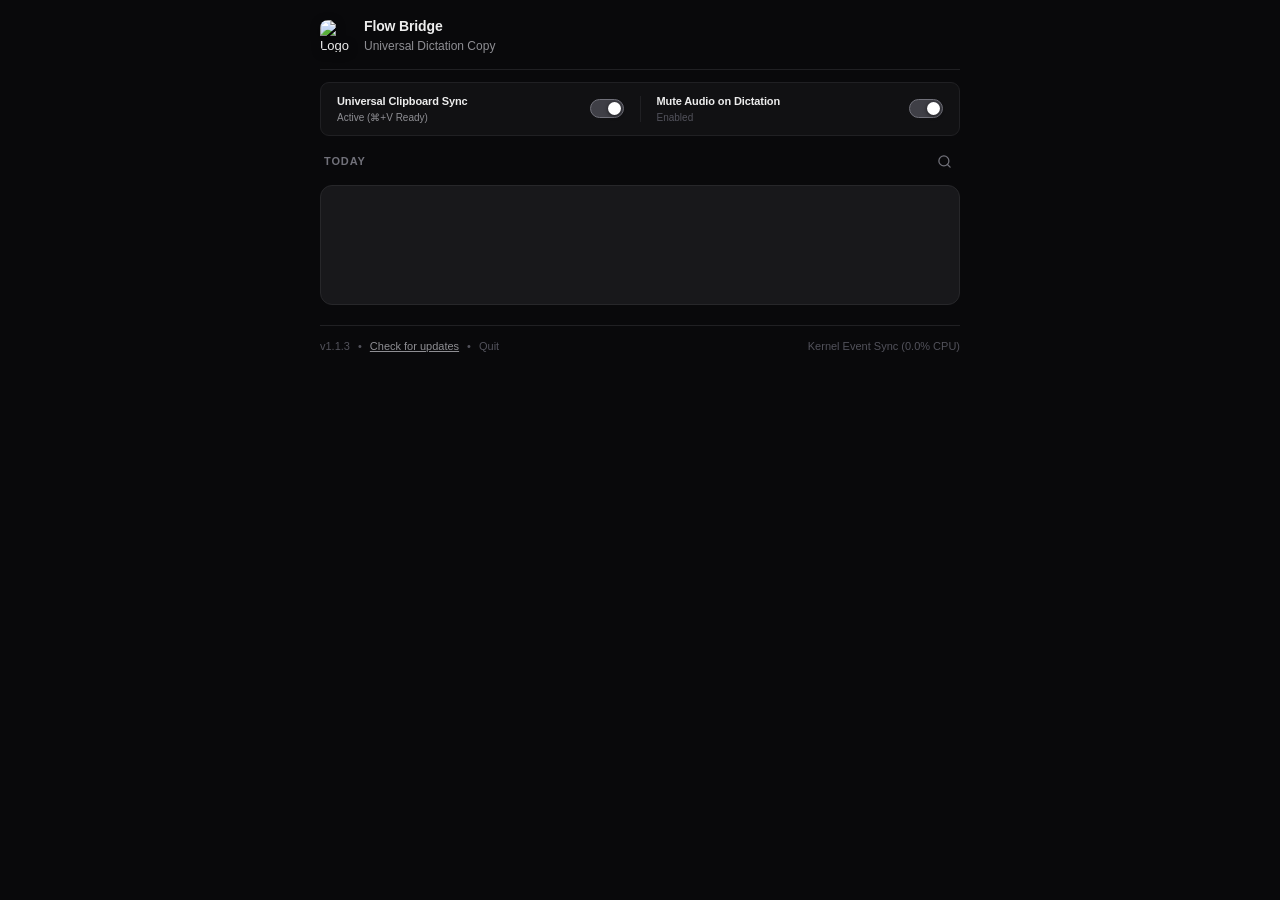
==== ui/index.html @ a5b2042c "feat: add Google Gemini dictation support and audio muting" ====
<!DOCTYPE html>
<html lang="en">
<head>
  <meta charset="UTF-8">
  <meta name="viewport" content="width=device-width, initial-scale=1.0">
  <title>Flow Bridge</title>
  <link rel="icon" type="image/png" href="/favicon.png">
  <link rel="apple-touch-icon" href="/favicon.png">
  <style>
    :root {
      --bg: #09090b;
      --card: #111113;
      --border: #202023;
      --border-hover: #323238;
      --text: #ededed;
      --text-muted: #8e8e93;
      --text-dim: #52525b;
      --green: #22c55e;
      --green-glow: rgba(34, 197, 94, 0.4);
      --font-sans: -apple-system, BlinkMacSystemFont, "SF Pro Text", "Segoe UI", Roboto, Helvetica, sans-serif;
      --font-mono: "SF Mono", Menlo, Monaco, Consolas, monospace;
    }

    * {
      box-sizing: border-box;
      margin: 0;
      padding: 0;
      -webkit-font-smoothing: antialiased;
    }

    body {
      background-color: var(--bg);
      color: var(--text);
      font-family: var(--font-sans);
      font-size: 13px;
      line-height: 1.5;
      padding: 16px 20px 20px;
      max-width: 680px;
      margin: 0 auto;
      user-select: none;
    }

    /* Top Brand Header */
    .header {
      display: flex;
      align-items: center;
      justify-content: space-between;
      gap: 16px;
      padding-bottom: 14px;
      margin-bottom: 12px;
      border-bottom: 1px solid var(--border);
    }

    .brand {
      display: flex;
      align-items: center;
      gap: 12px;
      flex-shrink: 0;
    }

    .brand-icon {
      width: 32px;
      height: 32px;
      border-radius: 8px;
      object-fit: contain;
      filter: drop-shadow(0 2px 4px rgba(0,0,0,0.5));
    }

    .brand-title {
      font-size: 14px;
      font-weight: 600;
      letter-spacing: -0.01em;
      color: var(--text);
    }

    .brand-subtitle {
      font-size: 12px;
      color: var(--text-muted);
    }

    /* Neutral Subtle Engine Chips (NO GREEN) */
    .header-engines {
      display: flex;
      align-items: center;
      gap: 6px;
      flex-wrap: wrap;
      justify-content: flex-end;
    }

    .engine-chip {
      display: inline-flex;
      align-items: center;
      padding: 3px 10px;
      border-radius: 999px;
      background: #141417;
      border: 1px solid var(--border);
      font-size: 11px;
      font-weight: 500;
      color: #909098;
      transition: all 0.15s ease;
    }

    .engine-chip.active {
      color: #e4e4e7;
      border-color: #3f3f46;
      background: #1a1a1e;
    }

    /* Dedicated Controls Bar (Below Divider) */
    .controls-bar {
      display: flex;
      align-items: center;
      justify-content: space-between;
      gap: 16px;
      background: var(--card);
      border: 1px solid var(--border);
      border-radius: 9px;
      padding: 10px 16px;
      margin-bottom: 14px;
    }

    .control-item {
      display: flex;
      align-items: center;
      justify-content: space-between;
      gap: 12px;
      flex: 1;
      cursor: pointer;
      user-select: none;
    }

    .control-label-group {
      display: flex;
      flex-direction: column;
      pointer-events: none;
    }

    .control-label {
      font-size: 11px;
      font-weight: 600;
      color: var(--text);
      letter-spacing: -0.01em;
      pointer-events: none;
    }

    .control-status-text {
      font-size: 10px;
      color: var(--text-dim);
      pointer-events: none;
    }

    .control-status-text.active {
      color: var(--text-muted);
      font-weight: 500;
      pointer-events: none;
    }

    /* Apple-Style Sliding Toggle Switch - Monochromatic */
    .ios-switch {
      position: relative;
      width: 34px;
      height: 19px;
      background-color: #27272a;
      border-radius: 999px;
      transition: background-color 0.2s ease, border-color 0.2s ease;
      cursor: pointer;
      flex-shrink: 0;
      border: 1px solid #3f3f46;
      pointer-events: none;
    }

    .ios-switch::after {
      content: '';
      position: absolute;
      top: 2px;
      left: 2px;
      width: 13px;
      height: 13px;
      background-color: #71717a;
      border-radius: 50%;
      transition: transform 0.2s cubic-bezier(0.4, 0, 0.2, 1), background-color 0.2s ease;
      box-shadow: 0 1px 2px rgba(0,0,0,0.5);
    }

    /* Monochromatic Active State (Clean White/Zinc Glow) */
    .ios-switch.on,
    .ios-switch.mute-on {
      background-color: #3f3f46;
      border-color: #71717a;
    }

    .ios-switch.on::after,
    .ios-switch.mute-on::after {
      transform: translateX(15px);
      background-color: #ffffff;
      box-shadow: 0 1px 4px rgba(0,0,0,0.6);
    }

    .control-divider {
      width: 1px;
      height: 26px;
      background: var(--border);
    }

    /* Update Banner */
    .update-banner {
      display: none;
      align-items: center;
      justify-content: space-between;
      gap: 12px;
      background: #111a2e;
      border: 1px solid rgba(59, 130, 246, 0.3);
      border-radius: 8px;
      padding: 8px 12px;
      margin-bottom: 14px;
      font-size: 12px;
      animation: fadeIn 0.2s ease;
    }

    .update-banner.visible {
      display: flex;
    }

    .update-title {
      font-weight: 500;
      color: #93c5fd;
      display: flex;
      align-items: center;
      gap: 6px;
    }

    .update-btn {
      background: #2563eb;
      color: #ffffff;
      border: none;
      border-radius: 5px;
      padding: 4px 10px;
      font-size: 11px;
      font-weight: 500;
      cursor: pointer;
      display: inline-flex;
      align-items: center;
      gap: 4px;
      transition: background 0.15s ease;
    }

    .update-btn:hover {
      background: #1d4ed8;
    }

    .update-btn:disabled {
      opacity: 0.6;
      cursor: not-allowed;
    }

    /* Search & Filter Header Row */
    .history-header-row {
      display: flex;
      align-items: center;
      justify-content: space-between;
      padding: 0 4px;
      margin-bottom: 12px;
    }

    .history-group-title {
      font-size: 11px;
      font-weight: 600;
      letter-spacing: 0.08em;
      text-transform: uppercase;
      color: #71717a;
    }

    .search-icon-btn {
      background: transparent;
      border: none;
      color: #71717a;
      cursor: pointer;
      display: inline-flex;
      align-items: center;
      justify-content: center;
      padding: 4px;
      border-radius: 4px;
      transition: color 0.15s ease, background-color 0.15s ease;
    }

    .search-icon-btn:hover,
    .search-icon-btn.active {
      color: #e4e4e7;
      background: #27272a;
    }

    .search-inline-wrap {
      display: none;
      align-items: center;
      gap: 8px;
      background: #18181b;
      border: 1px solid #27272a;
      border-radius: 6px;
      padding: 4px 10px;
      margin-bottom: 12px;
      animation: fadeIn 0.15s ease;
    }

    .search-inline-wrap.visible {
      display: flex;
    }

    .search-inline-input {
      background: transparent;
      border: none;
      outline: none;
      color: #f4f4f5;
      font-size: 12px;
      width: 100%;
      font-family: inherit;
    }

    .search-inline-input::placeholder {
      color: #52525b;
    }

    /* History Feed Container */
    .feed {
      display: flex;
      flex-direction: column;
      background: #18181b;
      border: 1px solid #27272a;
      border-radius: 12px;
      overflow: hidden;
      min-height: 120px;
    }

    .feed-item {
      display: flex;
      align-items: flex-start;
      gap: 16px;
      padding: 16px 20px;
      border-bottom: 1px solid #27272a;
      background: transparent;
      transition: background-color 0.15s ease;
      position: relative;
    }

    .feed-item:last-child {
      border-bottom: none;
    }

    .feed-item:hover {
      background: #1f1f23;
    }

    .feed-time-col {
      width: 62px;
      flex-shrink: 0;
      font-size: 12px;
      color: #71717a;
      font-variant-numeric: tabular-nums;
      padding-top: 1px;
      user-select: none;
    }

    .feed-content-col {
      flex: 1;
      min-width: 0;
      padding-right: 8px;
    }

    .feed-text {
      font-size: 13px;
      line-height: 1.5;
      color: #e4e4e7;
      word-break: break-word;
      user-select: text;
    }

    /* Trailing Action: Copy Button + App Pill Badge (Hover Only) */
    .feed-actions {
      display: flex;
      align-items: center;
      gap: 10px;
      flex-shrink: 0;
      align-self: center;
      opacity: 0;
      pointer-events: none;
      transition: opacity 0.15s ease;
    }

    .feed-item:hover .feed-actions {
      opacity: 1;
      pointer-events: auto;
    }

    .app-badge-pill {
      display: inline-flex;
      align-items: center;
      padding: 3px 9px;
      border-radius: 999px;
      background: #27272a;
      border: 1px solid #3f3f46;
      font-size: 11px;
      font-weight: 500;
      color: #d4d4d8;
      letter-spacing: -0.01em;
      user-select: none;
    }

    .action-icon-btn {
      background: transparent;
      border: 1px solid transparent;
      color: #a1a1aa;
      width: 30px;
      height: 30px;
      display: inline-flex;
      align-items: center;
      justify-content: center;
      cursor: pointer;
      border-radius: 6px;
      transition: color 0.15s ease, background-color 0.15s ease, border-color 0.15s ease, transform 0.1s ease;
    }

    .action-icon-btn:hover {
      color: #ffffff;
      background: #27272a;
      border-color: #3f3f46;
    }

    .action-icon-btn:active {
      transform: scale(0.92);
    }

    .action-icon-btn.copied {
      color: #22c55e;
      background: rgba(34, 197, 94, 0.12);
      border-color: rgba(34, 197, 94, 0.35);
    }

    /* Empty state */
    .empty-state {
      text-align: center;
      padding: 36px 20px;
      color: #71717a;
      font-size: 12px;
    }

    /* Footer */
    .footer {
      margin-top: 20px;
      padding-top: 12px;
      border-top: 1px solid var(--border);
      display: flex;
      align-items: center;
      justify-content: space-between;
      font-size: 11px;
      color: var(--text-dim);
    }

    .footer-left {
      display: flex;
      align-items: center;
      gap: 8px;
    }

    .check-update-link {
      background: none;
      border: none;
      padding: 0;
      color: var(--text-muted);
      cursor: pointer;
      text-decoration: underline;
      font-size: 11px;
      font-family: inherit;
    }

    .check-update-link:hover {
      color: var(--text);
    }

    .quit-link {
      background: none;
      border: none;
      padding: 0;
      color: var(--text-dim);
      cursor: pointer;
      font-size: 11px;
      font-family: inherit;
      transition: color 0.15s ease;
    }

    .quit-link:hover {
      color: #ef4444;
    }

    @keyframes fadeIn {
      from { opacity: 0; transform: translateY(-4px); }
      to { opacity: 1; transform: translateY(0); }
    }
  </style>
</head>
<body>

  <!-- Top Header: Brand Left, Subtle Neutral Engine Chips Right (NO GREEN) -->
  <header class="header">
    <div class="brand">
      <img src="/logo.png" alt="Logo" class="brand-icon">
      <div>
        <div class="brand-title">Flow Bridge</div>
        <div class="brand-subtitle">Universal Dictation Copy</div>
      </div>
    </div>
    <div class="header-engines" id="header-engines">
      <!-- Populated dynamically without green -->
    </div>
  </header>

  <!-- Dedicated Controls Bar (Below Divider) with Monochromatic Toggle Switches on the Right -->
  <div class="controls-bar">
    <!-- Sync Toggle -->
    <div class="control-item" onclick="togglePause()" title="Toggle universal clipboard sync">
      <div class="control-label-group">
        <span class="control-label">Universal Clipboard Sync</span>
        <span class="control-status-text active" id="sync-status-text">Active (⌘+V Ready)</span>
      </div>
      <div class="ios-switch on" id="sync-switch"></div>
    </div>

    <div class="control-divider"></div>

    <!-- Media Auto-Mute Toggle -->
    <div class="control-item" onclick="toggleMediaPause()" title="Auto-mute background audio/video while you speak">
      <div class="control-label-group">
        <span class="control-label">Mute Audio on Dictation</span>
        <span class="control-status-text" id="media-status-text">Enabled</span>
      </div>
      <div class="ios-switch mute-on" id="media-switch"></div>
    </div>
  </div>

  <!-- Auto-Update Notification Banner -->
  <div class="update-banner" id="update-banner">
    <div class="update-title">
      <svg width="14" height="14" viewBox="0 0 24 24" fill="none" stroke="currentColor" stroke-width="2" stroke-linecap="round" stroke-linejoin="round"><circle cx="12" cy="12" r="10"/><path d="m16 12-4-4-4 4"/><path d="M12 16V8"/></svg>
      <span>Flow Bridge <span id="update-version-text">v1.0.9</span> is available!</span>
    </div>
    <button class="update-btn" id="update-action-btn" onclick="startAutoUpdate()">
      <span>Install Update</span>
    </button>
  </div>

  <!-- Section Header Row: TODAY + Search Trigger -->
  <div class="history-header-row">
    <span class="history-group-title" id="history-group-label">TODAY</span>
    <button class="search-icon-btn" id="search-toggle-btn" title="Search dictations" onclick="toggleSearchInput()">
      <svg width="15" height="15" viewBox="0 0 24 24" fill="none" stroke="currentColor" stroke-width="2" stroke-linecap="round" stroke-linejoin="round">
        <circle cx="11" cy="11" r="8"/><path d="m21 21-4.3-4.3"/>
      </svg>
    </button>
  </div>

  <!-- Collapsible Search Input -->
  <div class="search-inline-wrap" id="search-inline-wrap">
    <svg width="13" height="13" viewBox="0 0 24 24" fill="none" stroke="#71717a" stroke-width="2" stroke-linecap="round" stroke-linejoin="round">
      <circle cx="11" cy="11" r="8"/><path d="m21 21-4.3-4.3"/>
    </svg>
    <input type="text" class="search-inline-input" id="search-input" placeholder="Search dictation history..." oninput="onSearchChange(this.value)">
  </div>

  <div class="feed" id="history-container">
    <!-- Populated by JS -->
  </div>

  <!-- Minimal Footer with Check for Updates -->
  <footer class="footer">
    <div class="footer-left">
      <span id="app-version-label">v1.1.3</span>
      <span>•</span>
      <button class="check-update-link" id="check-update-btn" onclick="manualCheckUpdate()">Check for updates</button>
      <span>•</span>
      <button class="quit-link" id="quit-app-btn" onclick="quitFlowBridge()" title="Stop Flow Bridge and quit">Quit</button>
    </div>
    <span>Kernel Event Sync (0.0% CPU)</span>
  </footer>

  <script>
    const copySvg = `<svg width="15" height="15" viewBox="0 0 24 24" fill="none" stroke="currentColor" stroke-width="2" stroke-linecap="round" stroke-linejoin="round"><rect width="13" height="13" x="9" y="9" rx="2" ry="2"/><path d="M5 15H4a2 2 0 0 1-2-2V4a2 2 0 0 1 2-2h9a2 2 0 0 1 2 2v1"/></svg>`;
    const checkSvg = `<svg width="15" height="15" viewBox="0 0 24 24" fill="none" stroke="currentColor" stroke-width="2.5" stroke-linecap="round" stroke-linejoin="round"><polyline points="20 6 9 17 4 12"/></svg>`;

    let rawHistoryItems = [];
    let currentSearchTerm = '';
    let isSearchOpen = false;
    let lastRenderHash = '';
    let lastAppsHash = '';
    let isPaused = false;
    let autoPauseMedia = true;
    let updateData = null;

    let pauseToggleLockUntil = 0;
    let mediaToggleLockUntil = 0;
    let isTogglingPause = false;
    let isTogglingMedia = false;

    async function fetchState() {
      try {
        const res = await fetch('/api/state');
        if (!res.ok) return;
        const data = await res.json();
        
        if (data.version) {
          document.getElementById('app-version-label').textContent = 'v' + data.version;
        }

        const now = Date.now();
        if (now > pauseToggleLockUntil) {
          updatePauseButton(data.paused);
        }
        if (now > mediaToggleLockUntil) {
          updateMediaButton(data.auto_pause_media);
        }
        renderApps(data.apps);
        rawHistoryItems = data.history || [];
        renderFilteredHistory();

        if (data.update) {
          handleUpdateState(data.update);
        }
      } catch (e) {
        // network or server restart
      }
    }

    function updatePauseButton(paused) {
      isPaused = !!paused;
      const sw = document.getElementById('sync-switch');
      const text = document.getElementById('sync-status-text');
      if (sw && text) {
        if (isPaused) {
          sw.classList.remove('on');
          text.classList.remove('active');
          text.textContent = 'Paused (Sync Off)';
        } else {
          sw.classList.add('on');
          text.classList.add('active');
          text.textContent = 'Active (⌘+V Ready)';
        }
      }
    }

    function updateMediaButton(enabled) {
      autoPauseMedia = !!enabled;
      const sw = document.getElementById('media-switch');
      const text = document.getElementById('media-status-text');
      if (sw && text) {
        if (autoPauseMedia) {
          sw.classList.add('mute-on');
          text.classList.add('active');
          text.textContent = 'Enabled (Instant Mute)';
          text.style.color = '';
        } else {
          sw.classList.remove('mute-on');
          text.classList.remove('active');
          text.textContent = 'Disabled';
          text.style.color = '';
        }
      }
    }

    async function togglePause() {
      if (isTogglingPause) return;
      isTogglingPause = true;

      // 1. Optimistic instant visual flip (0ms response)
      const targetState = !isPaused;
      updatePauseButton(targetState);
      pauseToggleLockUntil = Date.now() + 1500;

      try {
        const res = await fetch('/api/toggle-pause');
        if (res.ok) {
          const data = await res.json();
          updatePauseButton(data.paused);
        } else {
          updatePauseButton(!targetState);
        }
      } catch (e) {
        updatePauseButton(!targetState);
        console.error(e);
      } finally {
        isTogglingPause = false;
      }
    }

    async function toggleMediaPause() {
      if (isTogglingMedia) return;
      isTogglingMedia = true;

      // 1. Optimistic instant visual flip (0ms response)
      const targetState = !autoPauseMedia;
      updateMediaButton(targetState);
      mediaToggleLockUntil = Date.now() + 1500;

      try {
        const res = await fetch('/api/toggle-media-pause');
        if (res.ok) {
          const data = await res.json();
          updateMediaButton(data.auto_pause_media);
        } else {
          updateMediaButton(!targetState);
        }
      } catch (e) {
        updateMediaButton(!targetState);
        console.error(e);
      } finally {
        isTogglingMedia = false;
      }
    }



    function handleUpdateState(info) {
      updateData = info;
      const banner = document.getElementById('update-banner');
      const verText = document.getElementById('update-version-text');
      if (info && info.has_update) {
        verText.textContent = 'v' + info.latest_version;
        banner.classList.add('visible');
      } else {
        banner.classList.remove('visible');
      }
    }

    async function manualCheckUpdate() {
      const btn = document.getElementById('check-update-btn');
      btn.textContent = 'Checking...';
      try {
        const res = await fetch('/api/check-update');
        if (res.ok) {
          const info = await res.json();
          handleUpdateState(info);
          if (info.has_update) {
            btn.textContent = 'Update available!';
          } else {
            btn.textContent = 'Up to date';
            setTimeout(() => { btn.textContent = 'Check for updates'; }, 3000);
          }
        }
      } catch (e) {
        btn.textContent = 'Check failed';
        setTimeout(() => { btn.textContent = 'Check for updates'; }, 3000);
      }
    }

    async function startAutoUpdate() {
      const btn = document.getElementById('update-action-btn');
      btn.disabled = true;
      btn.innerHTML = `<span>Updating...</span>`;
      try {
        const res = await fetch('/api/auto-update');
        const result = await res.json();
        if (result.success) {
          btn.innerHTML = `<span>Installed! Restarting...</span>`;
          setTimeout(() => {
            window.location.reload();
          }, 3000);
        } else {
          btn.disabled = false;
          btn.innerHTML = `<span>Retry Update</span>`;
          alert('Update failed: ' + (result.error || 'Unknown error'));
        }
      } catch (e) {
        btn.disabled = false;
        btn.innerHTML = `<span>Retry</span>`;
        alert('Update request failed: ' + e);
      }
    }

    function toggleSearchInput() {
      isSearchOpen = !isSearchOpen;
      const wrap = document.getElementById('search-inline-wrap');
      const btn = document.getElementById('search-toggle-btn');
      const input = document.getElementById('search-input');
      if (wrap && btn) {
        if (isSearchOpen) {
          wrap.classList.add('visible');
          btn.classList.add('active');
          if (input) input.focus();
        } else {
          wrap.classList.remove('visible');
          btn.classList.remove('active');
          if (input) {
            input.value = '';
            onSearchChange('');
          }
        }
      }
    }

    function onSearchChange(val) {
      currentSearchTerm = (val || '').trim().toLowerCase();
      renderFilteredHistory(true);
    }

    function renderApps(apps) {
      if (!apps) return;
      const hash = JSON.stringify(apps.map(a => a.name + a.available));
      if (hash === lastAppsHash) return; // Prevent unnecessary DOM teardown
      lastAppsHash = hash;

      const container = document.getElementById('header-engines');
      if (!container) return;

      // Clean, monochromatic chips without dots
      container.innerHTML = apps.map(app => `
        <div class="engine-chip ${app.available ? 'active' : ''}" title="${app.name}: ${app.available ? 'Connected' : 'Not installed'}">
          <span>${escapeHtml(app.name)}</span>
        </div>
      `).join('');
    }

    function renderFilteredHistory(force = false) {
      let filtered = rawHistoryItems;
      if (currentSearchTerm) {
        filtered = rawHistoryItems.filter(item => 
          (item.text && item.text.toLowerCase().includes(currentSearchTerm)) ||
          (item.source && item.source.toLowerCase().includes(currentSearchTerm))
        );
      }

      // Content hash check to avoid hover flicker during polling
      const hash = currentSearchTerm + '::' + JSON.stringify(filtered.map(i => i.id + i.text));
      if (!force && hash === lastRenderHash) return;
      lastRenderHash = hash;

      const container = document.getElementById('history-container');
      if (!container) return;

      if (filtered.length === 0) {
        if (currentSearchTerm) {
          container.innerHTML = `<div class="empty-state">No dictations match "${escapeHtml(currentSearchTerm)}".</div>`;
        } else {
          container.innerHTML = `<div class="empty-state">No dictations recorded yet. Speak into Wispr Flow, Gemini, Handy, or Detta.</div>`;
        }
        return;
      }

      container.innerHTML = filtered.map((item, idx) => `
        <div class="feed-item">
          <div class="feed-time-col">${escapeHtml(item.time || '')}</div>
          <div class="feed-content-col">
            <div class="feed-text">${escapeHtml(item.text)}</div>
          </div>
          <div class="feed-actions">
            <span class="app-badge-pill">${escapeHtml(item.source || 'Voice')}</span>
            <button class="action-icon-btn" title="Copy to clipboard" onclick="copyText(${idx}, this)">
              ${copySvg}
            </button>
          </div>
        </div>
      `).join('');

      window._currentFiltered = filtered;
    }

    function copyText(idx, btn) {
      const item = window._currentFiltered?.[idx];
      if (!item) return;

      navigator.clipboard.writeText(item.text).then(() => {
        btn.classList.add('copied');
        btn.innerHTML = checkSvg;
        setTimeout(() => {
          btn.classList.remove('copied');
          btn.innerHTML = copySvg;
        }, 1500);
      });
    }

    function escapeHtml(str) {
      if (!str) return '';
      const div = document.createElement('div');
      div.textContent = str;
      return div.innerHTML;
    }

    async function quitFlowBridge() {
      if (!confirm('Are you sure you want to quit Flow Bridge?')) return;
      try {
        await fetch('/api/quit', { method: 'POST' });
      } catch (e) {}
      document.body.innerHTML = `
        <div style="display:flex;flex-direction:column;align-items:center;justify-content:center;height:80vh;text-align:center;color:#8e8e93;gap:12px;">
          <div style="font-size:16px;font-weight:600;color:#ededed;">Flow Bridge Stopped</div>
          <div style="font-size:12px;">The application and daemon have quit cleanly. You can close this window.</div>
        </div>
      `;
    }

    // Energy-saving adaptive polling: Only poll when the window/popover is visible to user
    let pollTimer = null;

    function startPolling() {
      if (pollTimer) return;
      fetchState();
      pollTimer = setInterval(() => {
        if (!document.hidden) {
          fetchState();
        }
      }, 2500);
    }

    function stopPolling() {
      if (pollTimer) {
        clearInterval(pollTimer);
        pollTimer = null;
      }
    }

    document.addEventListener('visibilitychange', () => {
      if (document.hidden) {
        stopPolling();
      } else {
        startPolling();
      }
    });

    startPolling();
  </script>
</body>
</html>
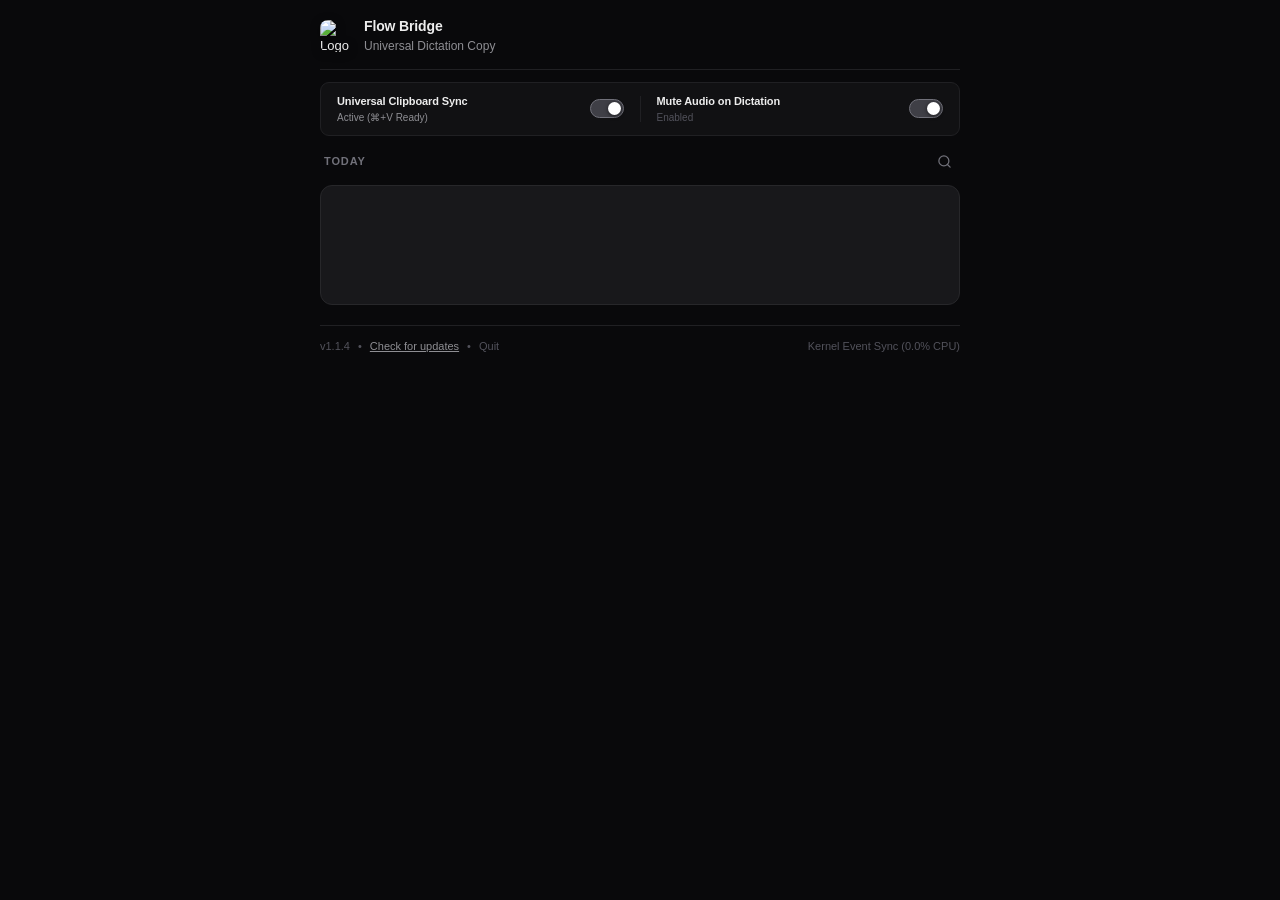
==== commit 9aa92b03: "feat: release v1.1.4 with enhanced docs, architecture flowchart, and engine icons" ====
--- a/ui/index.html
+++ b/ui/index.html
@@ -571,7 +571,7 @@
   <!-- Minimal Footer with Check for Updates -->
   <footer class="footer">
     <div class="footer-left">
-      <span id="app-version-label">v1.1.3</span>
+      <span id="app-version-label">v1.1.4</span>
       <span>•</span>
       <button class="check-update-link" id="check-update-btn" onclick="manualCheckUpdate()">Check for updates</button>
       <span>•</span>
@@ -757,9 +757,27 @@
         const result = await res.json();
         if (result.success) {
           btn.innerHTML = `<span>Installed! Restarting...</span>`;
-          setTimeout(() => {
-            window.location.reload();
-          }, 3000);
+          // Wait for daemon to exit and restart under launchd
+          let attempts = 0;
+          const pollInterval = setInterval(async () => {
+            attempts++;
+            try {
+              const ping = await fetch('/api/check-update?t=' + Date.now());
+              if (ping.ok) {
+                const info = await ping.json();
+                if (!info.has_update || attempts > 15) {
+                  clearInterval(pollInterval);
+                  window.location.reload();
+                }
+              }
+            } catch (err) {
+              // Expected while daemon is restarting
+            }
+            if (attempts > 20) {
+              clearInterval(pollInterval);
+              window.location.reload();
+            }
+          }, 800);
         } else {
           btn.disabled = false;
           btn.innerHTML = `<span>Retry Update</span>`;
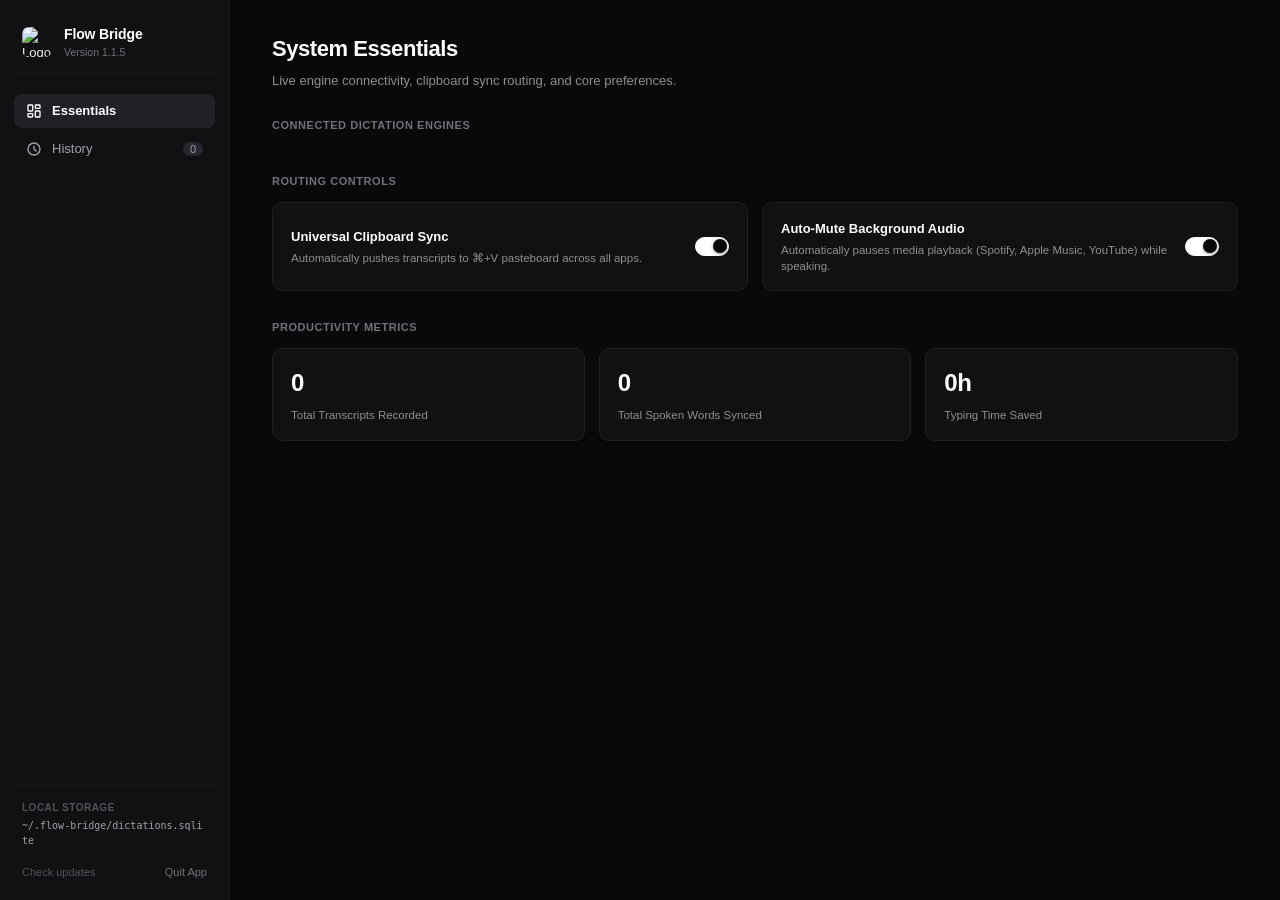
==== commit 4329657b: "Release v1.1.5: Reliable Gemini dictation, 10-item popover limit, sidebar app window, and customizab" ====
--- a/ui/index.html
+++ b/ui/index.html
@@ -10,13 +10,15 @@
     :root {
       --bg: #09090b;
       --card: #111113;
+      --card-alt: #161619;
       --border: #202023;
       --border-hover: #323238;
       --text: #ededed;
       --text-muted: #8e8e93;
       --text-dim: #52525b;
       --green: #22c55e;
-      --green-glow: rgba(34, 197, 94, 0.4);
+      --green-glow: rgba(34, 197, 94, 0.3);
+      --accent: #3b82f6;
       --font-sans: -apple-system, BlinkMacSystemFont, "SF Pro Text", "Segoe UI", Roboto, Helvetica, sans-serif;
       --font-mono: "SF Mono", Menlo, Monaco, Consolas, monospace;
     }
@@ -40,6 +42,17 @@
       user-select: none;
     }
 
+    /* ==========================================================================
+       POPOVER MODE STYLES (Default compact menu bar layout)
+       ========================================================================== */
+    #popover-content {
+      display: block;
+    }
+
+    #window-layout {
+      display: none;
+    }
+
     /* Top Brand Header */
     .header {
       display: flex;
@@ -78,32 +91,31 @@
       color: var(--text-muted);
     }
 
-    /* Neutral Subtle Engine Chips (NO GREEN) */
-    .header-engines {
-      display: flex;
+    /* Open App Button in Header */
+    .open-app-btn {
+      display: inline-flex;
       align-items: center;
       gap: 6px;
-      flex-wrap: wrap;
-      justify-content: flex-end;
-    }
-
-    .engine-chip {
-      display: inline-flex;
-      align-items: center;
-      padding: 3px 10px;
-      border-radius: 999px;
+      padding: 5px 12px;
+      border-radius: 7px;
       background: #141417;
       border: 1px solid var(--border);
-      font-size: 11px;
+      font-size: 11.5px;
       font-weight: 500;
-      color: #909098;
+      color: var(--text);
+      cursor: pointer;
       transition: all 0.15s ease;
-    }
-
-    .engine-chip.active {
-      color: #e4e4e7;
-      border-color: #3f3f46;
-      background: #1a1a1e;
+      font-family: inherit;
+    }
+
+    .open-app-btn:hover {
+      background: #202025;
+      border-color: var(--border-hover);
+      color: #ffffff;
+    }
+
+    .open-app-btn:active {
+      transform: scale(0.96);
     }
 
     /* Dedicated Controls Bar (Below Divider) */
@@ -153,6 +165,13 @@
       color: var(--text-muted);
       font-weight: 500;
       pointer-events: none;
+    }
+
+    .control-divider {
+      width: 1px;
+      height: 24px;
+      background: var(--border);
+      flex-shrink: 0;
     }
 
     /* Apple-Style Sliding Toggle Switch - Monochromatic */
@@ -172,48 +191,47 @@
     .ios-switch::after {
       content: '';
       position: absolute;
-      top: 2px;
-      left: 2px;
-      width: 13px;
-      height: 13px;
-      background-color: #71717a;
+      top: 1.5px;
+      left: 1.5px;
+      width: 14px;
+      height: 14px;
+      background-color: #ffffff;
       border-radius: 50%;
-      transition: transform 0.2s cubic-bezier(0.4, 0, 0.2, 1), background-color 0.2s ease;
-      box-shadow: 0 1px 2px rgba(0,0,0,0.5);
-    }
-
-    /* Monochromatic Active State (Clean White/Zinc Glow) */
-    .ios-switch.on,
+      transition: transform 0.2s cubic-bezier(0.16, 1, 0.3, 1);
+      box-shadow: 0 1px 3px rgba(0, 0, 0, 0.4);
+    }
+
+    .ios-switch.on {
+      background-color: #ffffff;
+      border-color: #ffffff;
+    }
+
+    .ios-switch.on::after {
+      transform: translateX(15px);
+      background-color: #09090b;
+    }
+
     .ios-switch.mute-on {
-      background-color: #3f3f46;
-      border-color: #71717a;
-    }
-
-    .ios-switch.on::after,
+      background-color: #ffffff;
+      border-color: #ffffff;
+    }
+
     .ios-switch.mute-on::after {
       transform: translateX(15px);
-      background-color: #ffffff;
-      box-shadow: 0 1px 4px rgba(0,0,0,0.6);
-    }
-
-    .control-divider {
-      width: 1px;
-      height: 26px;
-      background: var(--border);
-    }
-
-    /* Update Banner */
+      background-color: #09090b;
+    }
+
+    /* Auto-Update Notification Banner */
     .update-banner {
       display: none;
       align-items: center;
       justify-content: space-between;
       gap: 12px;
-      background: #111a2e;
-      border: 1px solid rgba(59, 130, 246, 0.3);
+      background: linear-gradient(135deg, rgba(34, 197, 94, 0.12), rgba(16, 185, 129, 0.05));
+      border: 1px solid rgba(34, 197, 94, 0.3);
       border-radius: 8px;
-      padding: 8px 12px;
+      padding: 9px 14px;
       margin-bottom: 14px;
-      font-size: 12px;
       animation: fadeIn 0.2s ease;
     }
 
@@ -222,81 +240,80 @@
     }
 
     .update-title {
+      font-size: 11.5px;
       font-weight: 500;
-      color: #93c5fd;
-      display: flex;
-      align-items: center;
-      gap: 6px;
+      color: #86efac;
+      display: flex;
+      align-items: center;
+      gap: 7px;
     }
 
     .update-btn {
-      background: #2563eb;
-      color: #ffffff;
+      background: #22c55e;
+      color: #000000;
       border: none;
-      border-radius: 5px;
+      border-radius: 6px;
       padding: 4px 10px;
       font-size: 11px;
-      font-weight: 500;
+      font-weight: 600;
       cursor: pointer;
-      display: inline-flex;
-      align-items: center;
-      gap: 4px;
-      transition: background 0.15s ease;
+      transition: all 0.15s ease;
+      font-family: inherit;
     }
 
     .update-btn:hover {
-      background: #1d4ed8;
-    }
-
-    .update-btn:disabled {
-      opacity: 0.6;
-      cursor: not-allowed;
-    }
-
-    /* Search & Filter Header Row */
+      background: #4ade80;
+    }
+
+    /* Section Header Row */
     .history-header-row {
       display: flex;
       align-items: center;
       justify-content: space-between;
+      margin-bottom: 10px;
       padding: 0 4px;
-      margin-bottom: 12px;
     }
 
     .history-group-title {
-      font-size: 11px;
+      font-size: 10.5px;
       font-weight: 600;
-      letter-spacing: 0.08em;
+      letter-spacing: 0.06em;
+      color: var(--text-dim);
       text-transform: uppercase;
-      color: #71717a;
     }
 
     .search-icon-btn {
       background: transparent;
       border: none;
-      color: #71717a;
+      color: var(--text-dim);
       cursor: pointer;
       display: inline-flex;
       align-items: center;
       justify-content: center;
       padding: 4px;
-      border-radius: 4px;
-      transition: color 0.15s ease, background-color 0.15s ease;
-    }
-
-    .search-icon-btn:hover,
+      border-radius: 5px;
+      transition: color 0.15s ease, background 0.15s ease;
+    }
+
+    .search-icon-btn:hover {
+      color: var(--text);
+      background: #18181b;
+    }
+
     .search-icon-btn.active {
-      color: #e4e4e7;
+      color: #ffffff;
       background: #27272a;
     }
 
+    /* Collapsible Search Input */
     .search-inline-wrap {
       display: none;
       align-items: center;
-      gap: 8px;
       background: #18181b;
       border: 1px solid #27272a;
-      border-radius: 6px;
-      padding: 4px 10px;
+      border-radius: 8px;
+      padding: 6px 10px;
+      gap: 8px;
       margin-bottom: 12px;
       animation: fadeIn 0.15s ease;
     }
@@ -309,10 +326,10 @@
       background: transparent;
       border: none;
       outline: none;
-      color: #f4f4f5;
+      color: var(--text);
       font-size: 12px;
+      font-family: inherit;
       width: 100%;
-      font-family: inherit;
     }
 
     .search-inline-input::placeholder {
@@ -373,7 +390,6 @@
       user-select: text;
     }
 
-    /* Trailing Action: Copy Button + App Pill Badge (Hover Only) */
     .feed-actions {
       display: flex;
       align-items: center;
@@ -434,7 +450,6 @@
       border-color: rgba(34, 197, 94, 0.35);
     }
 
-    /* Empty state */
     .empty-state {
       text-align: center;
       padding: 36px 20px;
@@ -442,7 +457,35 @@
       font-size: 12px;
     }
 
-    /* Footer */
+    .feed-more-row {
+      display: flex;
+      align-items: center;
+      justify-content: center;
+      gap: 6px;
+      padding: 12px 16px;
+      background: #141416;
+      border-top: 1px solid #27272a;
+      font-size: 11.5px;
+      color: #a1a1aa;
+      cursor: pointer;
+      transition: background-color 0.15s ease, color 0.15s ease;
+      user-select: none;
+    }
+
+    .feed-more-row:hover {
+      background: #1c1c20;
+      color: #ffffff;
+    }
+
+    .feed-more-row svg {
+      transition: transform 0.15s ease;
+    }
+
+    .feed-more-row:hover svg {
+      transform: translateX(2px);
+    }
+
+    /* Minimal Footer */
     .footer {
       margin-top: 20px;
       padding-top: 12px;
@@ -460,143 +503,1113 @@
       gap: 8px;
     }
 
-    .check-update-link {
+    .check-update-link, .quit-link {
       background: none;
       border: none;
-      padding: 0;
-      color: var(--text-muted);
-      cursor: pointer;
-      text-decoration: underline;
-      font-size: 11px;
-      font-family: inherit;
-    }
-
-    .check-update-link:hover {
-      color: var(--text);
-    }
-
-    .quit-link {
-      background: none;
-      border: none;
-      padding: 0;
       color: var(--text-dim);
       cursor: pointer;
       font-size: 11px;
       font-family: inherit;
+      padding: 0;
       transition: color 0.15s ease;
+    }
+
+    .check-update-link:hover {
+      color: var(--text-muted);
+      text-decoration: underline;
+    }
+
+    .quit-link {
+      color: #71717a;
     }
 
     .quit-link:hover {
       color: #ef4444;
+      text-decoration: underline;
+    }
+
+    /* ==========================================================================
+       DESKTOP WINDOW MODE (Sidebar + Full App Layout)
+       ========================================================================== */
+    body.is-window {
+      max-width: none !important;
+      padding: 0 !important;
+      margin: 0 !important;
+      height: 100vh !important;
+      overflow: hidden !important;
+      display: flex !important;
+      background-color: #09090b !important;
+    }
+
+    body.is-window #popover-content {
+      display: none !important;
+    }
+
+    body.is-window #window-layout {
+      display: flex !important;
+      width: 100vw;
+      height: 100vh;
+      overflow: hidden;
+    }
+
+    /* Sidebar Navigation */
+    .sidebar {
+      width: 230px;
+      min-width: 230px;
+      background: #111114;
+      border-right: 1px solid #1f1f23;
+      display: flex;
+      flex-direction: column;
+      justify-content: space-between;
+      padding: 24px 14px 18px;
+      user-select: none;
+    }
+
+    .sidebar-top {
+      display: flex;
+      flex-direction: column;
+      gap: 20px;
+    }
+
+    .sidebar-brand {
+      display: flex;
+      align-items: center;
+      gap: 12px;
+      padding: 0 8px 12px;
+      border-bottom: 1px solid #1d1d21;
+    }
+
+    .sidebar-brand-icon {
+      width: 30px;
+      height: 30px;
+      border-radius: 7px;
+      object-fit: contain;
+    }
+
+    .sidebar-brand-title {
+      font-size: 14px;
+      font-weight: 600;
+      letter-spacing: -0.01em;
+      color: #ffffff;
+    }
+
+    .sidebar-brand-version {
+      font-size: 10.5px;
+      color: #71717a;
+      font-weight: 500;
+    }
+
+    /* Sidebar Navigation Links */
+    .sidebar-nav {
+      display: flex;
+      flex-direction: column;
+      gap: 4px;
+    }
+
+    .nav-tab-btn {
+      display: flex;
+      align-items: center;
+      justify-content: space-between;
+      width: 100%;
+      padding: 9px 12px;
+      border-radius: 8px;
+      background: transparent;
+      border: none;
+      color: #a1a1aa;
+      font-family: inherit;
+      font-size: 13px;
+      font-weight: 500;
+      cursor: pointer;
+      transition: all 0.15s ease;
+      text-align: left;
+    }
+
+    .nav-tab-btn:hover {
+      background: #18181d;
+      color: #ffffff;
+    }
+
+    .nav-tab-btn.active {
+      background: #202027;
+      color: #ffffff;
+      font-weight: 600;
+    }
+
+    .nav-tab-left {
+      display: flex;
+      align-items: center;
+      gap: 10px;
+    }
+
+    .nav-tab-badge {
+      font-size: 11px;
+      padding: 1px 7px;
+      border-radius: 999px;
+      background: #27272f;
+      color: #a1a1aa;
+      font-variant-numeric: tabular-nums;
+    }
+
+    .nav-tab-btn.active .nav-tab-badge {
+      background: #3f3f46;
+      color: #ffffff;
+    }
+
+    /* Sidebar Bottom System Info */
+    .sidebar-bottom {
+      display: flex;
+      flex-direction: column;
+      gap: 12px;
+      padding: 14px 8px 4px;
+      border-top: 1px solid #1d1d21;
+    }
+
+    .sidebar-storage-meta {
+      font-size: 11px;
+      color: #71717a;
+      display: flex;
+      flex-direction: column;
+      gap: 3px;
+    }
+
+    .sidebar-storage-label {
+      font-size: 10px;
+      text-transform: uppercase;
+      letter-spacing: 0.05em;
+      color: #52525b;
+      font-weight: 600;
+    }
+
+    .sidebar-storage-path {
+      font-family: var(--font-mono);
+      font-size: 10px;
+      color: #a1a1aa;
+      word-break: break-all;
+    }
+
+    .sidebar-actions {
+      display: flex;
+      align-items: center;
+      justify-content: space-between;
+      padding-top: 6px;
+    }
+
+    /* Window Main Content Canvas */
+    .window-main {
+      flex: 1;
+      height: 100vh;
+      overflow-y: auto;
+      padding: 32px 42px;
+      background: #09090b;
+    }
+
+    .tab-view {
+      display: none;
+      animation: fadeIn 0.15s ease;
+    }
+
+    .tab-view.active {
+      display: block;
+    }
+
+    /* View Header */
+    .view-header {
+      margin-bottom: 26px;
+    }
+
+    .view-title {
+      font-size: 22px;
+      font-weight: 600;
+      letter-spacing: -0.02em;
+      color: #ffffff;
+      margin-bottom: 6px;
+    }
+
+    .view-subtitle {
+      font-size: 13px;
+      color: #8e8e93;
+    }
+
+    /* Grid for Essentials / Overview View */
+    .essentials-section {
+      margin-bottom: 28px;
+    }
+
+    .section-label {
+      font-size: 11px;
+      font-weight: 600;
+      text-transform: uppercase;
+      letter-spacing: 0.05em;
+      color: #71717a;
+      margin-bottom: 12px;
+    }
+
+    /* Connected Engines Grid */
+    .engines-grid {
+      display: grid;
+      grid-template-columns: repeat(auto-fill, minmax(220px, 1fr));
+      gap: 14px;
+    }
+
+    .engine-card {
+      background: #111114;
+      border: 1px solid #1f1f24;
+      border-radius: 10px;
+      padding: 14px 16px;
+      display: flex;
+      flex-direction: column;
+      gap: 8px;
+      transition: border-color 0.15s ease;
+    }
+
+    .engine-card:hover {
+      border-color: #2e2e36;
+    }
+
+    .engine-card-top {
+      display: flex;
+      align-items: center;
+      justify-content: space-between;
+    }
+
+    .engine-name {
+      font-size: 13px;
+      font-weight: 600;
+      color: #ffffff;
+    }
+
+    .engine-status-dot {
+      display: inline-flex;
+      align-items: center;
+      gap: 5px;
+      font-size: 11px;
+      color: #22c55e;
+      font-weight: 500;
+    }
+
+    .engine-status-dot::before {
+      content: '';
+      width: 7px;
+      height: 7px;
+      border-radius: 50%;
+      background: #22c55e;
+      box-shadow: 0 0 8px var(--green-glow);
+    }
+
+    .engine-count-val {
+      font-size: 18px;
+      font-weight: 600;
+      color: #ededed;
+      font-variant-numeric: tabular-nums;
+    }
+
+    .engine-desc {
+      font-size: 11px;
+      color: #71717a;
+    }
+
+    /* Controls Cards Grid */
+    .controls-grid {
+      display: grid;
+      grid-template-columns: repeat(auto-fill, minmax(320px, 1fr));
+      gap: 14px;
+    }
+
+    .control-card {
+      background: #111114;
+      border: 1px solid #1f1f24;
+      border-radius: 10px;
+      padding: 16px 18px;
+      display: flex;
+      align-items: center;
+      justify-content: space-between;
+      gap: 16px;
+      cursor: pointer;
+      transition: border-color 0.15s ease, background 0.15s ease;
+    }
+
+    .control-card:hover {
+      border-color: #2e2e36;
+      background: #141418;
+    }
+
+    .control-card-text {
+      display: flex;
+      flex-direction: column;
+      gap: 4px;
+    }
+
+    .control-card-title {
+      font-size: 13px;
+      font-weight: 600;
+      color: #ffffff;
+    }
+
+    .control-card-sub {
+      font-size: 11.5px;
+      color: #8e8e93;
+      line-height: 1.4;
+    }
+
+    /* Analytics Metrics Cards */
+    .metrics-grid {
+      display: grid;
+      grid-template-columns: repeat(3, 1fr);
+      gap: 14px;
+    }
+
+    .metric-card {
+      background: #111114;
+      border: 1px solid #1f1f24;
+      border-radius: 10px;
+      padding: 16px 18px;
+      display: flex;
+      flex-direction: column;
+      gap: 6px;
+    }
+
+    .metric-card-val {
+      font-size: 24px;
+      font-weight: 700;
+      color: #ffffff;
+      letter-spacing: -0.02em;
+    }
+
+    .metric-card-label {
+      font-size: 11.5px;
+      color: #8e8e93;
+    }
+
+    /* History Tab Layout */
+    .history-tab-topbar {
+      display: flex;
+      flex-direction: column;
+      gap: 14px;
+      margin-bottom: 20px;
+    }
+
+    .history-top-row {
+      display: flex;
+      align-items: center;
+      gap: 12px;
+    }
+
+    .history-search-bar {
+      flex: 1;
+      display: flex;
+      align-items: center;
+      background: #141418;
+      border: 1px solid #24242b;
+      border-radius: 9px;
+      padding: 8px 14px;
+      gap: 10px;
+      transition: border-color 0.15s ease;
+    }
+
+    .history-search-bar:focus-within {
+      border-color: #3b82f6;
+    }
+
+    .clear-history-btn {
+      display: inline-flex;
+      align-items: center;
+      gap: 7px;
+      padding: 8px 14px;
+      border-radius: 8px;
+      background: #141418;
+      border: 1px solid #24242b;
+      color: #d4d4d8;
+      font-size: 12px;
+      font-weight: 500;
+      cursor: pointer;
+      transition: all 0.15s ease;
+      white-space: nowrap;
+      font-family: inherit;
+    }
+
+    .clear-history-btn:hover {
+      background: #1c1417;
+      border-color: rgba(239, 68, 68, 0.4);
+      color: #ef4444;
+    }
+
+    .delete-btn {
+      color: #71717a;
+    }
+
+    .delete-btn:hover {
+      color: #ef4444 !important;
+      background: rgba(239, 68, 68, 0.12) !important;
+      border-color: rgba(239, 68, 68, 0.3) !important;
+    }
+
+    /* Modal Backdrop & Card */
+    .modal-backdrop {
+      display: none;
+      position: fixed;
+      top: 0;
+      left: 0;
+      width: 100vw;
+      height: 100vh;
+      background: rgba(0, 0, 0, 0.65);
+      backdrop-filter: blur(8px);
+      -webkit-backdrop-filter: blur(8px);
+      z-index: 1000;
+      align-items: center;
+      justify-content: center;
+    }
+
+    .modal-backdrop.visible {
+      display: flex;
+      animation: fadeIn 0.15s ease;
+    }
+
+    .modal-card {
+      width: 440px;
+      background: #141418;
+      border: 1px solid #272730;
+      border-radius: 14px;
+      padding: 24px;
+      box-shadow: 0 20px 45px rgba(0, 0, 0, 0.8);
+      animation: modalScaleUp 0.18s cubic-bezier(0.16, 1, 0.3, 1);
+    }
+
+    @keyframes modalScaleUp {
+      from { transform: scale(0.95); opacity: 0; }
+      to { transform: scale(1); opacity: 1; }
+    }
+
+    .modal-header {
+      display: flex;
+      align-items: center;
+      justify-content: space-between;
+      margin-bottom: 12px;
+    }
+
+    .modal-title-row {
+      display: flex;
+      align-items: center;
+      gap: 10px;
+    }
+
+    .modal-title {
+      font-size: 15.5px;
+      font-weight: 600;
+      color: #ffffff;
+    }
+
+    .modal-close-btn {
+      background: transparent;
+      border: none;
+      color: #71717a;
+      font-size: 22px;
+      cursor: pointer;
+      padding: 0 4px;
+      line-height: 1;
+      transition: color 0.15s ease;
+    }
+
+    .modal-close-btn:hover {
+      color: #ffffff;
+    }
+
+    .modal-desc {
+      font-size: 12.5px;
+      color: #a1a1aa;
+      line-height: 1.45;
+      margin-bottom: 18px;
+    }
+
+    .modal-form-group {
+      display: flex;
+      flex-direction: column;
+      gap: 6px;
+      margin-bottom: 14px;
+    }
+
+    .modal-label {
+      font-size: 11px;
+      font-weight: 600;
+      text-transform: uppercase;
+      letter-spacing: 0.04em;
+      color: #71717a;
+    }
+
+    .modal-select {
+      background: #1b1b22;
+      border: 1px solid #2d2d38;
+      border-radius: 8px;
+      color: #ffffff;
+      padding: 9px 12px;
+      font-size: 13px;
+      font-family: inherit;
+      outline: none;
+      cursor: pointer;
+      transition: border-color 0.15s ease;
+    }
+
+    .modal-select:focus {
+      border-color: #3b82f6;
+    }
+
+    .modal-warning {
+      display: flex;
+      align-items: center;
+      gap: 8px;
+      background: rgba(245, 158, 11, 0.08);
+      border: 1px solid rgba(245, 158, 11, 0.25);
+      border-radius: 8px;
+      padding: 10px 12px;
+      font-size: 11.5px;
+      color: #fbbf24;
+      margin-bottom: 22px;
+    }
+
+    .modal-footer {
+      display: flex;
+      align-items: center;
+      justify-content: flex-end;
+      gap: 10px;
+    }
+
+    .modal-btn-cancel {
+      background: #1b1b20;
+      border: 1px solid #2a2a34;
+      color: #a1a1aa;
+      padding: 8px 16px;
+      border-radius: 8px;
+      font-size: 12.5px;
+      font-weight: 500;
+      cursor: pointer;
+      transition: all 0.15s ease;
+      font-family: inherit;
+    }
+
+    .modal-btn-cancel:hover {
+      background: #25252d;
+      color: #ffffff;
+    }
+
+    .modal-btn-delete {
+      background: #dc2626;
+      border: none;
+      color: #ffffff;
+      padding: 8px 18px;
+      border-radius: 8px;
+      font-size: 12.5px;
+      font-weight: 600;
+      cursor: pointer;
+      transition: all 0.15s ease;
+      font-family: inherit;
+    }
+
+    .modal-btn-delete:hover {
+      background: #ef4444;
+      box-shadow: 0 0 12px rgba(239, 68, 68, 0.4);
+    }
+
+    .history-search-input {
+      background: transparent;
+      border: none;
+      outline: none;
+      color: #ffffff;
+      font-size: 13px;
+      font-family: inherit;
+      width: 100%;
+    }
+
+    .history-search-input::placeholder {
+      color: #71717a;
+    }
+
+    .engine-filter-pills {
+      display: flex;
+      align-items: center;
+      gap: 8px;
+      overflow-x: auto;
+      padding-bottom: 2px;
+    }
+
+    .filter-pill {
+      background: #141418;
+      border: 1px solid #24242b;
+      color: #a1a1aa;
+      font-size: 12px;
+      font-weight: 500;
+      padding: 5px 12px;
+      border-radius: 999px;
+      cursor: pointer;
+      transition: all 0.15s ease;
+      font-family: inherit;
+      display: inline-flex;
+      align-items: center;
+      gap: 6px;
+      white-space: nowrap;
+    }
+
+    .filter-pill:hover {
+      background: #1f1f26;
+      color: #ffffff;
+      border-color: #32323c;
+    }
+
+    .filter-pill.active {
+      background: #2b2b36;
+      color: #ffffff;
+      border-color: #4a4a58;
+      font-weight: 600;
+    }
+
+    .filter-pill-count {
+      font-size: 10.5px;
+      color: #71717a;
+      background: rgba(255, 255, 255, 0.08);
+      padding: 1px 6px;
+      border-radius: 999px;
+    }
+
+    .filter-pill.active .filter-pill-count {
+      color: #ffffff;
+      background: rgba(255, 255, 255, 0.16);
+    }
+
+    /* History List in Window View */
+    .window-feed {
+      display: flex;
+      flex-direction: column;
+      background: #111114;
+      border: 1px solid #1f1f24;
+      border-radius: 12px;
+      overflow: hidden;
+      margin-bottom: 30px;
+    }
+
+    .window-feed-item {
+      display: flex;
+      align-items: flex-start;
+      gap: 18px;
+      padding: 16px 20px;
+      border-bottom: 1px solid #1a1a1f;
+      background: transparent;
+      transition: background 0.15s ease;
+    }
+
+    .window-feed-item:last-child {
+      border-bottom: none;
+    }
+
+    .window-feed-item:hover {
+      background: #17171c;
+    }
+
+    .window-time-col {
+      width: 72px;
+      flex-shrink: 0;
+      font-size: 12px;
+      color: #71717a;
+      font-variant-numeric: tabular-nums;
+      padding-top: 2px;
+    }
+
+    .window-content-col {
+      flex: 1;
+      min-width: 0;
+    }
+
+    .window-feed-text {
+      font-size: 13.5px;
+      line-height: 1.55;
+      color: #ededed;
+      word-break: break-word;
+      user-select: text;
+    }
+
+    .window-meta-row {
+      display: flex;
+      align-items: center;
+      gap: 10px;
+      margin-top: 6px;
+      font-size: 11px;
+      color: #71717a;
+    }
+
+    .window-actions {
+      display: flex;
+      align-items: center;
+      gap: 10px;
+      flex-shrink: 0;
+      align-self: center;
     }
 
     @keyframes fadeIn {
-      from { opacity: 0; transform: translateY(-4px); }
+      from { opacity: 0; transform: translateY(-3px); }
       to { opacity: 1; transform: translateY(0); }
     }
   </style>
 </head>
 <body>
 
-  <!-- Top Header: Brand Left, Subtle Neutral Engine Chips Right (NO GREEN) -->
-  <header class="header">
-    <div class="brand">
-      <img src="/logo.png" alt="Logo" class="brand-icon">
-      <div>
-        <div class="brand-title">Flow Bridge</div>
-        <div class="brand-subtitle">Universal Dictation Copy</div>
+  <!-- ========================================================================
+       POPOVER CONTENT (Default Compact Popover View)
+       ======================================================================== -->
+  <div id="popover-content">
+    <header class="header">
+      <div class="brand">
+        <img src="/logo.png" alt="Logo" class="brand-icon">
+        <div>
+          <div class="brand-title">Flow Bridge</div>
+          <div class="brand-subtitle">Universal Dictation Copy</div>
+        </div>
+      </div>
+      <button class="open-app-btn" onclick="openFullDesktopWindow()" title="Open Flow Bridge Window">
+        <svg width="13" height="13" viewBox="0 0 24 24" fill="none" stroke="currentColor" stroke-width="2" stroke-linecap="round" stroke-linejoin="round"><path d="M15 3h6v6"/><path d="M10 14 21 3"/><path d="M18 13v6a2 2 0 0 1-2 2H5a2 2 0 0 1-2-2V8a2 2 0 0 1 2-2h6"/></svg>
+        <span>Open App</span>
+      </button>
+    </header>
+
+    <div class="controls-bar">
+      <div class="control-item" onclick="togglePause()" title="Toggle universal clipboard sync">
+        <div class="control-label-group">
+          <span class="control-label">Universal Clipboard Sync</span>
+          <span class="control-status-text active" id="sync-status-text">Active (⌘+V Ready)</span>
+        </div>
+        <div class="ios-switch on" id="sync-switch"></div>
+      </div>
+
+      <div class="control-divider"></div>
+
+      <div class="control-item" onclick="toggleMediaPause()" title="Auto-mute background audio/video while you speak">
+        <div class="control-label-group">
+          <span class="control-label">Mute Audio on Dictation</span>
+          <span class="control-status-text" id="media-status-text">Enabled</span>
+        </div>
+        <div class="ios-switch mute-on" id="media-switch"></div>
       </div>
     </div>
-    <div class="header-engines" id="header-engines">
-      <!-- Populated dynamically without green -->
+
+    <div class="update-banner" id="update-banner">
+      <div class="update-title">
+        <svg width="14" height="14" viewBox="0 0 24 24" fill="none" stroke="currentColor" stroke-width="2" stroke-linecap="round" stroke-linejoin="round"><circle cx="12" cy="12" r="10"/><path d="m16 12-4-4-4 4"/><path d="M12 16V8"/></svg>
+        <span>Flow Bridge <span id="update-version-text">v1.1.4</span> is available!</span>
+      </div>
+      <button class="update-btn" id="update-action-btn" onclick="startAutoUpdate()">
+        <span>Install Update</span>
+      </button>
     </div>
-  </header>
-
-  <!-- Dedicated Controls Bar (Below Divider) with Monochromatic Toggle Switches on the Right -->
-  <div class="controls-bar">
-    <!-- Sync Toggle -->
-    <div class="control-item" onclick="togglePause()" title="Toggle universal clipboard sync">
-      <div class="control-label-group">
-        <span class="control-label">Universal Clipboard Sync</span>
-        <span class="control-status-text active" id="sync-status-text">Active (⌘+V Ready)</span>
+
+    <div class="history-header-row">
+      <span class="history-group-title" id="history-group-label">TODAY</span>
+      <button class="search-icon-btn" id="search-toggle-btn" title="Search dictations" onclick="toggleSearchInput()">
+        <svg width="15" height="15" viewBox="0 0 24 24" fill="none" stroke="currentColor" stroke-width="2" stroke-linecap="round" stroke-linejoin="round">
+          <circle cx="11" cy="11" r="8"/><path d="m21 21-4.3-4.3"/>
+        </svg>
+      </button>
+    </div>
+
+    <div class="search-inline-wrap" id="search-inline-wrap">
+      <svg width="13" height="13" viewBox="0 0 24 24" fill="none" stroke="#71717a" stroke-width="2" stroke-linecap="round" stroke-linejoin="round">
+        <circle cx="11" cy="11" r="8"/><path d="m21 21-4.3-4.3"/>
+      </svg>
+      <input type="text" class="search-inline-input" id="search-input" placeholder="Search dictation history..." oninput="onSearchChange(this.value)">
+    </div>
+
+    <div class="feed" id="history-container">
+      <!-- Populated by JS -->
+    </div>
+
+    <footer class="footer">
+      <div class="footer-left">
+        <span id="app-version-label">v1.1.5</span>
+        <span>•</span>
+        <button class="check-update-link" id="check-update-btn" onclick="manualCheckUpdate()">Check for updates</button>
+        <span>•</span>
+        <button class="quit-link" id="quit-app-btn" onclick="quitFlowBridge()" title="Stop Flow Bridge and quit">Quit</button>
       </div>
-      <div class="ios-switch on" id="sync-switch"></div>
-    </div>
-
-    <div class="control-divider"></div>
-
-    <!-- Media Auto-Mute Toggle -->
-    <div class="control-item" onclick="toggleMediaPause()" title="Auto-mute background audio/video while you speak">
-      <div class="control-label-group">
-        <span class="control-label">Mute Audio on Dictation</span>
-        <span class="control-status-text" id="media-status-text">Enabled</span>
+      <span>Kernel Event Sync (0.0% CPU)</span>
+    </footer>
+  </div>
+
+
+  <!-- ========================================================================
+       DESKTOP WINDOW LAYOUT (Sidebar + Multi-Tab Desktop Views)
+       ======================================================================== -->
+  <div id="window-layout">
+    <!-- macOS Style Sidebar -->
+    <aside class="sidebar">
+      <div class="sidebar-top">
+        <div class="sidebar-brand">
+          <img src="/logo.png" alt="Logo" class="sidebar-brand-icon">
+          <div>
+            <div class="sidebar-brand-title">Flow Bridge</div>
+            <div class="sidebar-brand-version" id="window-version-badge">Version 1.1.5</div>
+          </div>
+        </div>
+
+        <nav class="sidebar-nav">
+          <button class="nav-tab-btn active" id="tab-btn-essentials" onclick="switchWindowTab('essentials')">
+            <div class="nav-tab-left">
+              <svg width="16" height="16" viewBox="0 0 24 24" fill="none" stroke="currentColor" stroke-width="2" stroke-linecap="round" stroke-linejoin="round">
+                <rect width="7" height="9" x="3" y="3" rx="1"/><rect width="7" height="5" x="14" y="3" rx="1"/><rect width="7" height="9" x="14" y="12" rx="1"/><rect width="7" height="5" x="3" y="16" rx="1"/>
+              </svg>
+              <span>Essentials</span>
+            </div>
+          </button>
+
+          <button class="nav-tab-btn" id="tab-btn-history" onclick="switchWindowTab('history')">
+            <div class="nav-tab-left">
+              <svg width="16" height="16" viewBox="0 0 24 24" fill="none" stroke="currentColor" stroke-width="2" stroke-linecap="round" stroke-linejoin="round">
+                <path d="M12 8v4l3 3"/><circle cx="12" cy="12" r="9"/>
+              </svg>
+              <span>History</span>
+            </div>
+            <span class="nav-tab-badge" id="nav-history-count">0</span>
+          </button>
+        </nav>
       </div>
-      <div class="ios-switch mute-on" id="media-switch"></div>
+
+      <div class="sidebar-bottom">
+        <div class="sidebar-storage-meta">
+          <span class="sidebar-storage-label">Local Storage</span>
+          <span class="sidebar-storage-path">~/.flow-bridge/dictations.sqlite</span>
+        </div>
+        <div class="sidebar-actions">
+          <button class="check-update-link" onclick="manualCheckUpdate()">Check updates</button>
+          <button class="quit-link" onclick="quitFlowBridge()">Quit App</button>
+        </div>
+      </div>
+    </aside>
+
+    <!-- Main Content Canvas -->
+    <main class="window-main">
+      <!-- TAB 1: ESSENTIALS / OVERVIEW -->
+      <section class="tab-view active" id="view-essentials">
+        <header class="view-header">
+          <h1 class="view-title">System Essentials</h1>
+          <p class="view-subtitle">Live engine connectivity, clipboard sync routing, and core preferences.</p>
+        </header>
+
+        <!-- Connected Dictation Engines -->
+        <div class="essentials-section">
+          <div class="section-label">Connected Dictation Engines</div>
+          <div class="engines-grid" id="window-engines-grid">
+            <!-- Rendered by JS -->
+          </div>
+        </div>
+
+        <!-- Core Controls & Toggles -->
+        <div class="essentials-section">
+          <div class="section-label">Routing Controls</div>
+          <div class="controls-grid">
+            <div class="control-card" onclick="togglePause()">
+              <div class="control-card-text">
+                <div class="control-card-title">Universal Clipboard Sync</div>
+                <div class="control-card-sub">Automatically pushes transcripts to ⌘+V pasteboard across all apps.</div>
+              </div>
+              <div class="ios-switch on" id="window-sync-switch"></div>
+            </div>
+
+            <div class="control-card" onclick="toggleMediaPause()">
+              <div class="control-card-text">
+                <div class="control-card-title">Auto-Mute Background Audio</div>
+                <div class="control-card-sub">Automatically pauses media playback (Spotify, Apple Music, YouTube) while speaking.</div>
+              </div>
+              <div class="ios-switch mute-on" id="window-media-switch"></div>
+            </div>
+          </div>
+        </div>
+
+        <!-- Realtime Productivity Analytics -->
+        <div class="essentials-section">
+          <div class="section-label">Productivity Metrics</div>
+          <div class="metrics-grid">
+            <div class="metric-card">
+              <div class="metric-card-val" id="metric-total-transcripts">0</div>
+              <div class="metric-card-label">Total Transcripts Recorded</div>
+            </div>
+            <div class="metric-card">
+              <div class="metric-card-val" id="metric-total-words">0</div>
+              <div class="metric-card-label">Total Spoken Words Synced</div>
+            </div>
+            <div class="metric-card">
+              <div class="metric-card-val" id="metric-hours-saved">0h</div>
+              <div class="metric-card-label">Typing Time Saved</div>
+            </div>
+          </div>
+        </div>
+      </section>
+
+      <!-- TAB 2: FULL DICTATION HISTORY -->
+      <section class="tab-view" id="view-history">
+        <header class="view-header">
+          <h1 class="view-title">Dictation History</h1>
+          <p class="view-subtitle">Search, filter, and review all voice transcripts across every connected engine.</p>
+        </header>
+
+        <div class="history-tab-topbar">
+          <div class="history-top-row">
+            <!-- Search Input -->
+            <div class="history-search-bar">
+              <svg width="16" height="16" viewBox="0 0 24 24" fill="none" stroke="#71717a" stroke-width="2" stroke-linecap="round" stroke-linejoin="round">
+                <circle cx="11" cy="11" r="8"/><path d="m21 21-4.3-4.3"/>
+              </svg>
+              <input type="text" class="history-search-input" id="window-search-input" placeholder="Search dictations by keyword..." oninput="onWindowSearchChange(this.value)">
+            </div>
+            <button class="clear-history-btn" onclick="openClearHistoryModal()" title="Clear history by time range">
+              <svg width="13" height="13" viewBox="0 0 24 24" fill="none" stroke="currentColor" stroke-width="2" stroke-linecap="round" stroke-linejoin="round"><path d="M3 6h18"/><path d="M19 6v14c0 1-1 2-2 2H7c-1 0-2-1-2-2V6"/><path d="M8 6V4c0-1 1-2 2-2h4c1 0 2 1 2 2v2"/></svg>
+              <span>Clear History...</span>
+            </button>
+          </div>
+
+          <!-- Engine Filter Pills -->
+          <div class="engine-filter-pills" id="window-filter-pills">
+            <button class="filter-pill active" onclick="setWindowFilter('all')">
+              <span>All</span>
+              <span class="filter-pill-count" id="filter-count-all">0</span>
+            </button>
+            <button class="filter-pill" onclick="setWindowFilter('Wispr Flow')">
+              <span>Wispr Flow</span>
+              <span class="filter-pill-count" id="filter-count-wispr">0</span>
+            </button>
+            <button class="filter-pill" onclick="setWindowFilter('Gemini')">
+              <span>Gemini</span>
+              <span class="filter-pill-count" id="filter-count-gemini">0</span>
+            </button>
+            <button class="filter-pill" onclick="setWindowFilter('Detta')">
+              <span>Detta</span>
+              <span class="filter-pill-count" id="filter-count-detta">0</span>
+            </button>
+            <button class="filter-pill" onclick="setWindowFilter('Handy')">
+              <span>Handy</span>
+              <span class="filter-pill-count" id="filter-count-handy">0</span>
+            </button>
+          </div>
+        </div>
+
+        <!-- History List Feed in Window -->
+        <div class="window-feed" id="window-history-container">
+          <!-- Populated by JS -->
+        </div>
+      </section>
+    </main>
+  </div>
+
+  <!-- Clear History Modal Dialog -->
+  <div class="modal-backdrop" id="clear-modal-backdrop" onclick="closeClearHistoryModal(event)">
+    <div class="modal-card" onclick="event.stopPropagation()">
+      <div class="modal-header">
+        <div class="modal-title-row">
+          <svg width="18" height="18" viewBox="0 0 24 24" fill="none" stroke="#ef4444" stroke-width="2" stroke-linecap="round" stroke-linejoin="round"><path d="M3 6h18"/><path d="M19 6v14c0 1-1 2-2 2H7c-1 0-2-1-2-2V6"/><path d="M8 6V4c0-1 1-2 2-2h4c1 0 2 1 2 2v2"/><line x1="10" y1="11" x2="10" y2="17"/><line x1="14" y1="11" x2="14" y2="17"/></svg>
+          <span class="modal-title">Clear Dictation History</span>
+        </div>
+        <button class="modal-close-btn" onclick="closeClearHistoryModal()">&times;</button>
+      </div>
+
+      <div class="modal-body">
+        <p class="modal-desc">Select the timeframe and engine scope to permanently delete from your local Flow Bridge storage.</p>
+
+        <div class="modal-form-group">
+          <label class="modal-label">Time Range</label>
+          <select class="modal-select" id="delete-range-select">
+            <option value="last_24_hours">Past 24 Hours</option>
+            <option value="last_2_days" selected>Past 2 Days (48 Hours)</option>
+            <option value="last_7_days">Past 7 Days</option>
+            <option value="older_than_2_days">Older than 2 Days</option>
+            <option value="older_than_7_days">Older than 7 Days</option>
+            <option value="older_than_30_days">Older than 30 Days</option>
+            <option value="all">All Time (Complete Wipe)</option>
+          </select>
+        </div>
+
+        <div class="modal-form-group">
+          <label class="modal-label">Engine Filter</label>
+          <select class="modal-select" id="delete-engine-select">
+            <option value="all" selected>All Connected Engines</option>
+            <option value="Wispr Flow">Wispr Flow Only</option>
+            <option value="Gemini">Gemini Only</option>
+            <option value="Detta">Detta Only</option>
+            <option value="Handy">Handy Only</option>
+          </select>
+        </div>
+
+        <div class="modal-warning">
+          <svg width="14" height="14" viewBox="0 0 24 24" fill="none" stroke="#f59e0b" stroke-width="2" stroke-linecap="round" stroke-linejoin="round"><path d="m21.73 18-8-14a2 2 0 0 0-3.48 0l-8 14A2 2 0 0 0 4 21h16a2 2 0 0 0 1.73-3Z"/><line x1="12" y1="9" x2="12" y2="13"/><line x1="12" y1="17" x2="12.01" y2="17"/></svg>
+          <span>This action is permanent and cannot be undone.</span>
+        </div>
+      </div>
+
+      <div class="modal-footer">
+        <button class="modal-btn-cancel" onclick="closeClearHistoryModal()">Cancel</button>
+        <button class="modal-btn-delete" id="confirm-delete-btn" onclick="executeRangeDelete()">Delete Dictations</button>
+      </div>
     </div>
   </div>
-
-  <!-- Auto-Update Notification Banner -->
-  <div class="update-banner" id="update-banner">
-    <div class="update-title">
-      <svg width="14" height="14" viewBox="0 0 24 24" fill="none" stroke="currentColor" stroke-width="2" stroke-linecap="round" stroke-linejoin="round"><circle cx="12" cy="12" r="10"/><path d="m16 12-4-4-4 4"/><path d="M12 16V8"/></svg>
-      <span>Flow Bridge <span id="update-version-text">v1.0.9</span> is available!</span>
-    </div>
-    <button class="update-btn" id="update-action-btn" onclick="startAutoUpdate()">
-      <span>Install Update</span>
-    </button>
-  </div>
-
-  <!-- Section Header Row: TODAY + Search Trigger -->
-  <div class="history-header-row">
-    <span class="history-group-title" id="history-group-label">TODAY</span>
-    <button class="search-icon-btn" id="search-toggle-btn" title="Search dictations" onclick="toggleSearchInput()">
-      <svg width="15" height="15" viewBox="0 0 24 24" fill="none" stroke="currentColor" stroke-width="2" stroke-linecap="round" stroke-linejoin="round">
-        <circle cx="11" cy="11" r="8"/><path d="m21 21-4.3-4.3"/>
-      </svg>
-    </button>
-  </div>
-
-  <!-- Collapsible Search Input -->
-  <div class="search-inline-wrap" id="search-inline-wrap">
-    <svg width="13" height="13" viewBox="0 0 24 24" fill="none" stroke="#71717a" stroke-width="2" stroke-linecap="round" stroke-linejoin="round">
-      <circle cx="11" cy="11" r="8"/><path d="m21 21-4.3-4.3"/>
-    </svg>
-    <input type="text" class="search-inline-input" id="search-input" placeholder="Search dictation history..." oninput="onSearchChange(this.value)">
-  </div>
-
-  <div class="feed" id="history-container">
-    <!-- Populated by JS -->
-  </div>
-
-  <!-- Minimal Footer with Check for Updates -->
-  <footer class="footer">
-    <div class="footer-left">
-      <span id="app-version-label">v1.1.4</span>
-      <span>•</span>
-      <button class="check-update-link" id="check-update-btn" onclick="manualCheckUpdate()">Check for updates</button>
-      <span>•</span>
-      <button class="quit-link" id="quit-app-btn" onclick="quitFlowBridge()" title="Stop Flow Bridge and quit">Quit</button>
-    </div>
-    <span>Kernel Event Sync (0.0% CPU)</span>
-  </footer>
 
   <script>
     const copySvg = `<svg width="15" height="15" viewBox="0 0 24 24" fill="none" stroke="currentColor" stroke-width="2" stroke-linecap="round" stroke-linejoin="round"><rect width="13" height="13" x="9" y="9" rx="2" ry="2"/><path d="M5 15H4a2 2 0 0 1-2-2V4a2 2 0 0 1 2-2h9a2 2 0 0 1 2 2v1"/></svg>`;
     const checkSvg = `<svg width="15" height="15" viewBox="0 0 24 24" fill="none" stroke="currentColor" stroke-width="2.5" stroke-linecap="round" stroke-linejoin="round"><polyline points="20 6 9 17 4 12"/></svg>`;
+    const trashSvg = `<svg width="14" height="14" viewBox="0 0 24 24" fill="none" stroke="currentColor" stroke-width="2" stroke-linecap="round" stroke-linejoin="round"><path d="M3 6h18"/><path d="M19 6v14c0 1-1 2-2 2H7c-1 0-2-1-2-2V6"/><path d="M8 6V4c0-1 1-2 2-2h4c1 0 2 1 2 2v2"/></svg>`;
 
     let rawHistoryItems = [];
+    let windowHistoryItems = [];
     let currentSearchTerm = '';
+    let windowSearchTerm = '';
+    let currentWindowEngine = 'all';
     let isSearchOpen = false;
     let lastRenderHash = '';
-    let lastAppsHash = '';
+    let lastWindowRenderHash = '';
     let isPaused = false;
     let autoPauseMedia = true;
     let updateData = null;
+    let activeWindowTab = 'essentials';
 
     let pauseToggleLockUntil = 0;
     let mediaToggleLockUntil = 0;
     let isTogglingPause = false;
     let isTogglingMedia = false;
+
+    // Detect if running inside the full desktop app window
+    function checkWindowMode() {
+      const urlParams = new URLSearchParams(window.location.search);
+      const isWindow = urlParams.get('context') === 'window' || window.innerWidth > 620;
+      if (isWindow) {
+        document.body.classList.add('is-window');
+        const initialTab = urlParams.get('tab');
+        if (initialTab && (initialTab === 'history' || initialTab === 'essentials')) {
+          switchWindowTab(initialTab);
+        } else {
+          fetchWindowHistory();
+        }
+      } else {
+        document.body.classList.remove('is-window');
+      }
+    }
+    checkWindowMode();
+    window.addEventListener('resize', checkWindowMode);
+    document.addEventListener('DOMContentLoaded', checkWindowMode);
+
+    function openFullDesktopWindow(targetTab = 'essentials') {
+      const msg = targetTab === 'history' ? 'openWindow?tab=history' : 'openWindow';
+      if (window.webkit && window.webkit.messageHandlers && window.webkit.messageHandlers.flowBridge) {
+        window.webkit.messageHandlers.flowBridge.postMessage(msg);
+      } else {
+        window.open(window.location.href + (window.location.href.includes('?') ? '&' : '?') + 'context=window&tab=' + targetTab, '_blank', 'width=1020,height=700');
+      }
+    }
+
+    function switchWindowTab(tab) {
+      activeWindowTab = tab;
+      document.querySelectorAll('.nav-tab-btn').forEach(b => b.classList.remove('active'));
+      document.querySelectorAll('.tab-view').forEach(v => v.classList.remove('active'));
+
+      const btn = document.getElementById('tab-btn-' + tab);
+      const view = document.getElementById('view-' + tab);
+      if (btn) btn.classList.add('active');
+      if (view) view.classList.add('active');
+
+      if (tab === 'history') {
+        fetchWindowHistory();
+      }
+    }
 
     async function fetchState() {
       try {
@@ -605,7 +1618,10 @@
         const data = await res.json();
         
         if (data.version) {
-          document.getElementById('app-version-label').textContent = 'v' + data.version;
+          const vLabel = document.getElementById('app-version-label');
+          if (vLabel) vLabel.textContent = 'v' + data.version;
+          const wBadge = document.getElementById('window-version-badge');
+          if (wBadge) wBadge.textContent = 'Version ' + data.version;
         }
 
         const now = Date.now();
@@ -615,50 +1631,300 @@
         if (now > mediaToggleLockUntil) {
           updateMediaButton(data.auto_pause_media);
         }
-        renderApps(data.apps);
+        
         rawHistoryItems = data.history || [];
         renderFilteredHistory();
 
+        if (data.stats) {
+          renderStatsAndMetrics(data.stats, data.apps);
+        }
+
         if (data.update) {
           handleUpdateState(data.update);
         }
       } catch (e) {
-        // network or server restart
+        // network or background refresh
+      }
+    }
+
+    function renderStatsAndMetrics(stats, apps) {
+      // Update sidebar badge
+      const navCount = document.getElementById('nav-history-count');
+      if (navCount) navCount.textContent = (stats.total_transcripts || 0).toLocaleString();
+
+      // Update analytics metric cards
+      const mTranscripts = document.getElementById('metric-total-transcripts');
+      if (mTranscripts) mTranscripts.textContent = (stats.total_transcripts || 0).toLocaleString();
+
+      const mWords = document.getElementById('metric-total-words');
+      if (mWords) mWords.textContent = (stats.total_words || 0).toLocaleString();
+
+      const mHours = document.getElementById('metric-hours-saved');
+      if (mHours) mHours.textContent = (stats.hours_saved || 0) + ' hrs';
+
+      // Update filter pill counts
+      const fAll = document.getElementById('filter-count-all');
+      if (fAll) fAll.textContent = (stats.total_transcripts || 0).toLocaleString();
+
+      const engines = stats.engines || {};
+      const fWispr = document.getElementById('filter-count-wispr');
+      if (fWispr) fWispr.textContent = (engines['Wispr Flow'] || 0).toLocaleString();
+
+      const fGemini = document.getElementById('filter-count-gemini');
+      if (fGemini) fGemini.textContent = (engines['Gemini'] || 0).toLocaleString();
+
+      const fDetta = document.getElementById('filter-count-detta');
+      if (fDetta) fDetta.textContent = (engines['Detta'] || 0).toLocaleString();
+
+      const fHandy = document.getElementById('filter-count-handy');
+      if (fHandy) fHandy.textContent = (engines['Handy'] || 0).toLocaleString();
+
+      // Render connected engines grid
+      const grid = document.getElementById('window-engines-grid');
+      if (grid && apps && apps.length > 0) {
+        grid.innerHTML = apps.map(app => {
+          let desc = "Universal Dictation Core";
+          if (app.name === "Wispr Flow") desc = "WAL Checkpoint Isolation Engine";
+          else if (app.name === "Gemini") desc = "Stream to Cursor & Pasteboard Hub";
+          else if (app.name === "Detta") desc = "Detta Core Database Synced";
+          else if (app.name === "Handy") desc = "Handy Core Database Synced";
+
+          return `
+            <div class="engine-card">
+              <div class="engine-card-top">
+                <span class="engine-name">${escapeHtml(app.name)}</span>
+                <span class="engine-status-dot">Active</span>
+              </div>
+              <div class="engine-count-val">${(app.count || 0).toLocaleString()}</div>
+              <div class="engine-desc">${escapeHtml(desc)}</div>
+            </div>
+          `;
+        }).join('');
+      }
+    }
+
+    async function fetchWindowHistory() {
+      try {
+        const queryParams = new URLSearchParams({
+          engine: currentWindowEngine,
+          query: windowSearchTerm,
+          limit: 100
+        });
+        const res = await fetch('/api/history?' + queryParams.toString());
+        if (!res.ok) return;
+        const data = await res.json();
+        windowHistoryItems = data.items || [];
+        renderWindowHistory();
+      } catch (e) {
+        // network or background refresh
+      }
+    }
+
+    function setWindowFilter(engine) {
+      currentWindowEngine = engine;
+      document.querySelectorAll('.filter-pill').forEach(p => {
+        p.classList.remove('active');
+        if (p.textContent.trim().toLowerCase().startsWith(engine.toLowerCase())) {
+          p.classList.add('active');
+        }
+      });
+      fetchWindowHistory();
+    }
+
+    let searchDebounceTimer = null;
+    function onWindowSearchChange(val) {
+      windowSearchTerm = (val || '').trim();
+      clearTimeout(searchDebounceTimer);
+      searchDebounceTimer = setTimeout(() => {
+        fetchWindowHistory();
+      }, 200);
+    }
+
+    function renderWindowHistory() {
+      const container = document.getElementById('window-history-container');
+      if (!container) return;
+
+      if (windowHistoryItems.length === 0) {
+        if (windowSearchTerm) {
+          container.innerHTML = `<div class="empty-state">No dictations match "${escapeHtml(windowSearchTerm)}".</div>`;
+        } else {
+          container.innerHTML = `<div class="empty-state">No dictations recorded yet for this filter.</div>`;
+        }
+        return;
+      }
+
+      container.innerHTML = windowHistoryItems.map((item, idx) => `
+        <div class="window-feed-item">
+          <div class="window-time-col">${escapeHtml(item.time || '')}</div>
+          <div class="window-content-col">
+            <div class="window-feed-text">${escapeHtml(item.text)}</div>
+            <div class="window-meta-row">
+              <span class="app-badge-pill">${escapeHtml(item.source || 'Voice')}</span>
+              <span>•</span>
+              <span>${escapeHtml(item.date_label || 'Today')}</span>
+              <span>•</span>
+              <span>${item.word_count || 0} words</span>
+            </div>
+          </div>
+          <div class="window-actions">
+            <button class="action-icon-btn" title="Copy to clipboard" onclick="copyWindowText(${idx}, this)">
+              ${copySvg}
+            </button>
+            <button class="action-icon-btn delete-btn" title="Delete dictation" onclick="deleteSingleDictation('${escapeHtml(item.id)}', this)">
+              ${trashSvg}
+            </button>
+          </div>
+        </div>
+      `).join('');
+
+      window._currentWindowFiltered = windowHistoryItems;
+    }
+
+    function copyWindowText(idx, btn) {
+      const item = window._currentWindowFiltered?.[idx];
+      if (!item) return;
+
+      navigator.clipboard.writeText(item.text).then(() => {
+        btn.classList.add('copied');
+        btn.innerHTML = checkSvg;
+        setTimeout(() => {
+          btn.classList.remove('copied');
+          btn.innerHTML = copySvg;
+        }, 1500);
+      });
+    }
+
+    async function deleteSingleDictation(id, btn) {
+      if (!id) return;
+      const row = btn.closest('.window-feed-item');
+      if (row) {
+        row.style.transition = 'opacity 0.2s ease, transform 0.2s ease';
+        row.style.opacity = '0.2';
+        row.style.transform = 'translateX(10px)';
+      }
+
+      try {
+        const res = await fetch('/api/history/delete?id=' + encodeURIComponent(id));
+        if (res.ok) {
+          const data = await res.json();
+          windowHistoryItems = windowHistoryItems.filter(item => item.id !== id);
+          rawHistoryItems = rawHistoryItems.filter(item => item.id !== id);
+          if (row) {
+            row.remove();
+          }
+          if (data.stats) {
+            renderStatsAndMetrics(data.stats, null);
+          }
+          if (windowHistoryItems.length === 0) {
+            renderWindowHistory();
+          }
+        } else if (row) {
+          row.style.opacity = '1';
+          row.style.transform = 'none';
+        }
+      } catch (e) {
+        if (row) {
+          row.style.opacity = '1';
+          row.style.transform = 'none';
+        }
+      }
+    }
+
+    function openClearHistoryModal() {
+      const modal = document.getElementById('clear-modal-backdrop');
+      if (modal) {
+        modal.classList.add('visible');
+        const sel = document.getElementById('delete-engine-select');
+        if (sel && currentWindowEngine && currentWindowEngine !== 'all') {
+          sel.value = currentWindowEngine;
+        }
+      }
+    }
+
+    function closeClearHistoryModal(e) {
+      if (e && e.target !== document.getElementById('clear-modal-backdrop')) return;
+      const modal = document.getElementById('clear-modal-backdrop');
+      if (modal) modal.classList.remove('visible');
+    }
+
+    async function executeRangeDelete() {
+      const rangeSel = document.getElementById('delete-range-select');
+      const engineSel = document.getElementById('delete-engine-select');
+      const btn = document.getElementById('confirm-delete-btn');
+
+      const rangeType = rangeSel ? rangeSel.value : 'last_2_days';
+      const engine = engineSel ? engineSel.value : 'all';
+
+      if (btn) {
+        btn.disabled = true;
+        btn.textContent = 'Deleting...';
+      }
+
+      try {
+        const url = `/api/history/delete?range=${encodeURIComponent(rangeType)}&engine=${encodeURIComponent(engine)}`;
+        const res = await fetch(url);
+        if (res.ok) {
+          const data = await res.json();
+          const modal = document.getElementById('clear-modal-backdrop');
+          if (modal) modal.classList.remove('visible');
+          
+          await fetchWindowHistory();
+          await fetchState();
+        } else {
+          alert('Failed to delete history');
+        }
+      } catch (e) {
+        alert('Error deleting history: ' + e);
+      } finally {
+        if (btn) {
+          btn.disabled = false;
+          btn.textContent = 'Delete Dictations';
+        }
       }
     }
 
     function updatePauseButton(paused) {
       isPaused = !!paused;
-      const sw = document.getElementById('sync-switch');
+      const popSwitch = document.getElementById('sync-switch');
+      const winSwitch = document.getElementById('window-sync-switch');
       const text = document.getElementById('sync-status-text');
-      if (sw && text) {
-        if (isPaused) {
-          sw.classList.remove('on');
+
+      if (isPaused) {
+        if (popSwitch) { popSwitch.classList.remove('on'); }
+        if (winSwitch) { winSwitch.classList.remove('on'); }
+        if (text) {
+          text.textContent = 'Paused';
           text.classList.remove('active');
-          text.textContent = 'Paused (Sync Off)';
-        } else {
-          sw.classList.add('on');
+        }
+      } else {
+        if (popSwitch) { popSwitch.classList.add('on'); }
+        if (winSwitch) { winSwitch.classList.add('on'); }
+        if (text) {
+          text.textContent = 'Active (⌘+V Ready)';
           text.classList.add('active');
-          text.textContent = 'Active (⌘+V Ready)';
         }
       }
     }
 
     function updateMediaButton(enabled) {
       autoPauseMedia = !!enabled;
-      const sw = document.getElementById('media-switch');
+      const popSwitch = document.getElementById('media-switch');
+      const winSwitch = document.getElementById('window-media-switch');
       const text = document.getElementById('media-status-text');
-      if (sw && text) {
-        if (autoPauseMedia) {
-          sw.classList.add('mute-on');
+
+      if (autoPauseMedia) {
+        if (popSwitch) { popSwitch.classList.add('mute-on'); }
+        if (winSwitch) { winSwitch.classList.add('mute-on'); }
+        if (text) {
+          text.textContent = 'Enabled';
           text.classList.add('active');
-          text.textContent = 'Enabled (Instant Mute)';
-          text.style.color = '';
-        } else {
-          sw.classList.remove('mute-on');
+        }
+      } else {
+        if (popSwitch) { popSwitch.classList.remove('mute-on'); }
+        if (winSwitch) { winSwitch.classList.remove('mute-on'); }
+        if (text) {
+          text.textContent = 'Disabled';
           text.classList.remove('active');
-          text.textContent = 'Disabled';
-          text.style.color = '';
         }
       }
     }
@@ -667,7 +1933,6 @@
       if (isTogglingPause) return;
       isTogglingPause = true;
 
-      // 1. Optimistic instant visual flip (0ms response)
       const targetState = !isPaused;
       updatePauseButton(targetState);
       pauseToggleLockUntil = Date.now() + 1500;
@@ -682,7 +1947,6 @@
         }
       } catch (e) {
         updatePauseButton(!targetState);
-        console.error(e);
       } finally {
         isTogglingPause = false;
       }
@@ -692,7 +1956,6 @@
       if (isTogglingMedia) return;
       isTogglingMedia = true;
 
-      // 1. Optimistic instant visual flip (0ms response)
       const targetState = !autoPauseMedia;
       updateMediaButton(targetState);
       mediaToggleLockUntil = Date.now() + 1500;
@@ -707,13 +1970,10 @@
         }
       } catch (e) {
         updateMediaButton(!targetState);
-        console.error(e);
       } finally {
         isTogglingMedia = false;
       }
     }
-
-
 
     function handleUpdateState(info) {
       updateData = info;
@@ -729,35 +1989,36 @@
 
     async function manualCheckUpdate() {
       const btn = document.getElementById('check-update-btn');
-      btn.textContent = 'Checking...';
+      if (btn) btn.textContent = 'Checking...';
       try {
         const res = await fetch('/api/check-update');
         if (res.ok) {
           const info = await res.json();
           handleUpdateState(info);
           if (info.has_update) {
-            btn.textContent = 'Update available!';
+            if (btn) btn.textContent = 'Update available!';
           } else {
-            btn.textContent = 'Up to date';
-            setTimeout(() => { btn.textContent = 'Check for updates'; }, 3000);
+            if (btn) btn.textContent = 'Up to date';
+            setTimeout(() => { if (btn) btn.textContent = 'Check for updates'; }, 3000);
           }
         }
       } catch (e) {
-        btn.textContent = 'Check failed';
-        setTimeout(() => { btn.textContent = 'Check for updates'; }, 3000);
+        if (btn) btn.textContent = 'Check failed';
+        setTimeout(() => { if (btn) btn.textContent = 'Check for updates'; }, 3000);
       }
     }
 
     async function startAutoUpdate() {
       const btn = document.getElementById('update-action-btn');
-      btn.disabled = true;
-      btn.innerHTML = `<span>Updating...</span>`;
+      if (btn) {
+        btn.disabled = true;
+        btn.innerHTML = `<span>Updating...</span>`;
+      }
       try {
         const res = await fetch('/api/auto-update');
         const result = await res.json();
         if (result.success) {
-          btn.innerHTML = `<span>Installed! Restarting...</span>`;
-          // Wait for daemon to exit and restart under launchd
+          if (btn) btn.innerHTML = `<span>Installed! Restarting...</span>`;
           let attempts = 0;
           const pollInterval = setInterval(async () => {
             attempts++;
@@ -770,22 +2031,24 @@
                   window.location.reload();
                 }
               }
-            } catch (err) {
-              // Expected while daemon is restarting
-            }
+            } catch (err) {}
             if (attempts > 20) {
               clearInterval(pollInterval);
               window.location.reload();
             }
           }, 800);
         } else {
+          if (btn) {
+            btn.disabled = false;
+            btn.innerHTML = `<span>Retry Update</span>`;
+          }
+          alert('Update failed: ' + (result.error || 'Unknown error'));
+        }
+      } catch (e) {
+        if (btn) {
           btn.disabled = false;
-          btn.innerHTML = `<span>Retry Update</span>`;
-          alert('Update failed: ' + (result.error || 'Unknown error'));
-        }
-      } catch (e) {
-        btn.disabled = false;
-        btn.innerHTML = `<span>Retry</span>`;
+          btn.innerHTML = `<span>Retry</span>`;
+        }
         alert('Update request failed: ' + e);
       }
     }
@@ -816,23 +2079,6 @@
       renderFilteredHistory(true);
     }
 
-    function renderApps(apps) {
-      if (!apps) return;
-      const hash = JSON.stringify(apps.map(a => a.name + a.available));
-      if (hash === lastAppsHash) return; // Prevent unnecessary DOM teardown
-      lastAppsHash = hash;
-
-      const container = document.getElementById('header-engines');
-      if (!container) return;
-
-      // Clean, monochromatic chips without dots
-      container.innerHTML = apps.map(app => `
-        <div class="engine-chip ${app.available ? 'active' : ''}" title="${app.name}: ${app.available ? 'Connected' : 'Not installed'}">
-          <span>${escapeHtml(app.name)}</span>
-        </div>
-      `).join('');
-    }
-
     function renderFilteredHistory(force = false) {
       let filtered = rawHistoryItems;
       if (currentSearchTerm) {
@@ -842,7 +2088,6 @@
         );
       }
 
-      // Content hash check to avoid hover flicker during polling
       const hash = currentSearchTerm + '::' + JSON.stringify(filtered.map(i => i.id + i.text));
       if (!force && hash === lastRenderHash) return;
       lastRenderHash = hash;
@@ -859,7 +2104,10 @@
         return;
       }
 
-      container.innerHTML = filtered.map((item, idx) => `
+      const displayItems = filtered.slice(0, 10);
+      const hasMore = filtered.length > 10;
+
+      let html = displayItems.map((item, idx) => `
         <div class="feed-item">
           <div class="feed-time-col">${escapeHtml(item.time || '')}</div>
           <div class="feed-content-col">
@@ -874,7 +2122,28 @@
         </div>
       `).join('');
 
-      window._currentFiltered = filtered;
+      if (hasMore) {
+        html += `
+          <div class="feed-more-row" onclick="openFullDesktopWindowToHistory()" title="Open full history in Flow Bridge App">
+            <span>View all dictations in App</span>
+            <svg width="13" height="13" viewBox="0 0 24 24" fill="none" stroke="currentColor" stroke-width="2" stroke-linecap="round" stroke-linejoin="round">
+              <path d="M5 12h14"/><path d="m12 5 7 7-7 7"/>
+            </svg>
+          </div>
+        `;
+      }
+
+      container.innerHTML = html;
+      window._currentFiltered = displayItems;
+    }
+
+    function openFullDesktopWindowToHistory() {
+      openFullDesktopWindow('history');
+      setTimeout(() => {
+        if (typeof switchWindowTab === 'function') {
+          switchWindowTab('history');
+        }
+      }, 100);
     }
 
     function copyText(idx, btn) {
@@ -899,10 +2168,14 @@
     }
 
     async function quitFlowBridge() {
-      if (!confirm('Are you sure you want to quit Flow Bridge?')) return;
+      if (window.webkit && window.webkit.messageHandlers && window.webkit.messageHandlers.flowBridge) {
+        window.webkit.messageHandlers.flowBridge.postMessage('quit');
+      }
       try {
         await fetch('/api/quit', { method: 'POST' });
-      } catch (e) {}
+      } catch (e) {
+        try { await fetch('/api/quit'); } catch (e2) {}
+      }
       document.body.innerHTML = `
         <div style="display:flex;flex-direction:column;align-items:center;justify-content:center;height:80vh;text-align:center;color:#8e8e93;gap:12px;">
           <div style="font-size:16px;font-weight:600;color:#ededed;">Flow Bridge Stopped</div>
@@ -911,7 +2184,6 @@
       `;
     }
 
-    // Energy-saving adaptive polling: Only poll when the window/popover is visible to user
     let pollTimer = null;
 
     function startPolling() {
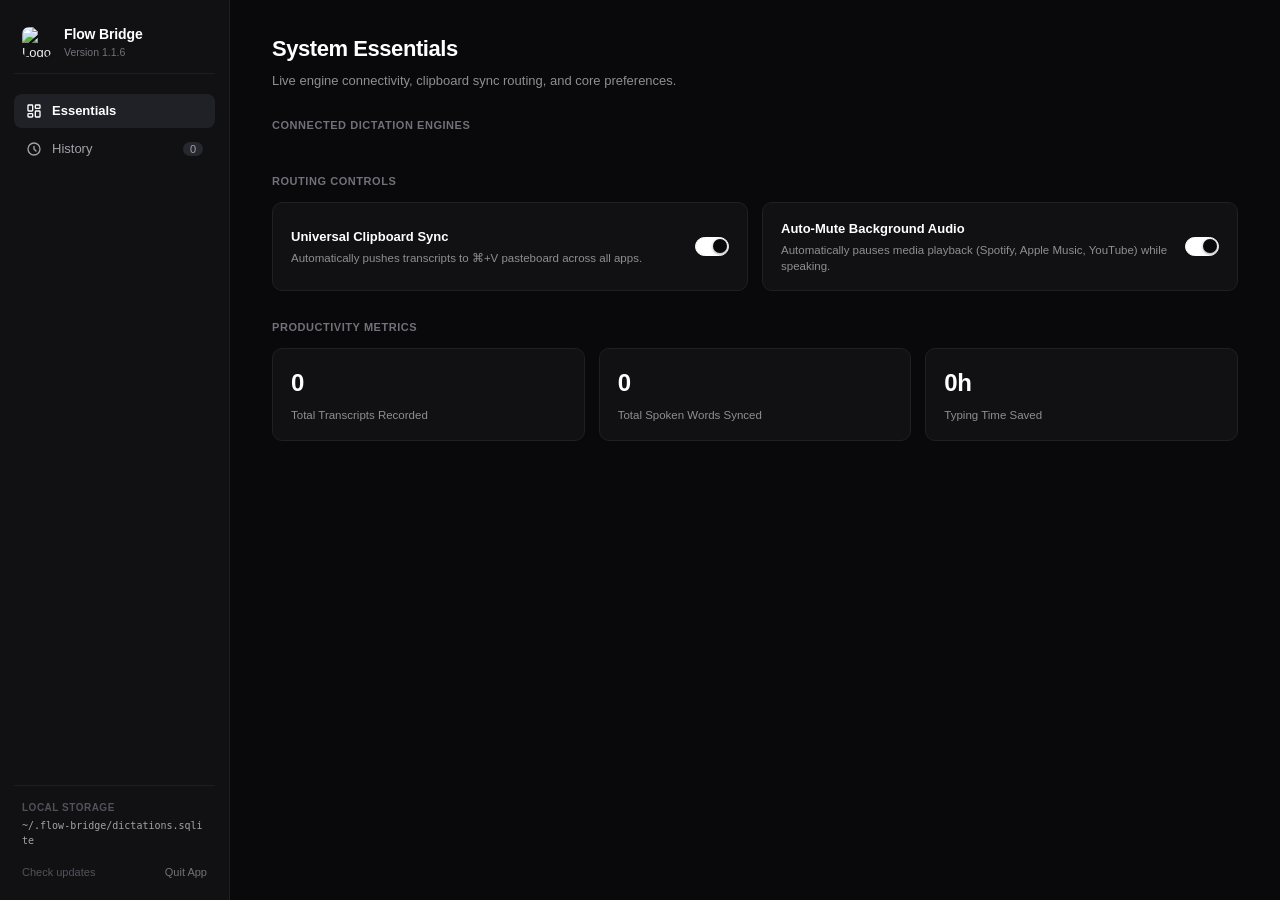
==== commit b912da8f: "Release v1.1.6: Fix stuck audio muting with unconditional multi-device unmute, 15s watchdog failsafe" ====
--- a/ui/index.html
+++ b/ui/index.html
@@ -1319,7 +1319,7 @@
 
     <footer class="footer">
       <div class="footer-left">
-        <span id="app-version-label">v1.1.5</span>
+        <span id="app-version-label">v1.1.6</span>
         <span>•</span>
         <button class="check-update-link" id="check-update-btn" onclick="manualCheckUpdate()">Check for updates</button>
         <span>•</span>
@@ -1341,7 +1341,7 @@
           <img src="/logo.png" alt="Logo" class="sidebar-brand-icon">
           <div>
             <div class="sidebar-brand-title">Flow Bridge</div>
-            <div class="sidebar-brand-version" id="window-version-badge">Version 1.1.5</div>
+            <div class="sidebar-brand-version" id="window-version-badge">Version 1.1.6</div>
           </div>
         </div>
 
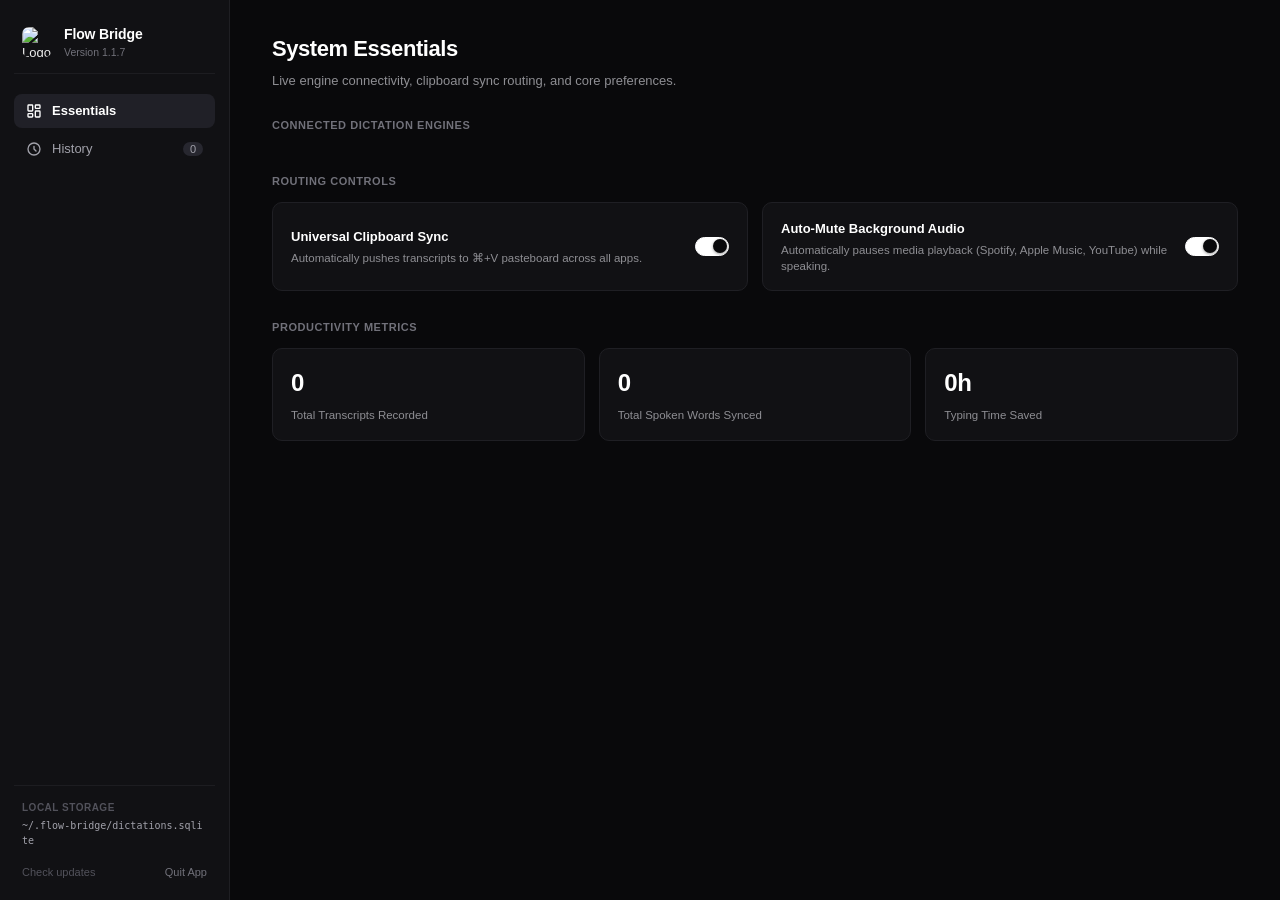
==== commit b179685c: "Release v1.1.7: Ultra-low CPU idle optimizations, native NSWorkspace app tracking, and background wa" ====
--- a/ui/index.html
+++ b/ui/index.html
@@ -1319,7 +1319,7 @@
 
     <footer class="footer">
       <div class="footer-left">
-        <span id="app-version-label">v1.1.6</span>
+        <span id="app-version-label">v1.1.7</span>
         <span>•</span>
         <button class="check-update-link" id="check-update-btn" onclick="manualCheckUpdate()">Check for updates</button>
         <span>•</span>
@@ -1341,7 +1341,7 @@
           <img src="/logo.png" alt="Logo" class="sidebar-brand-icon">
           <div>
             <div class="sidebar-brand-title">Flow Bridge</div>
-            <div class="sidebar-brand-version" id="window-version-badge">Version 1.1.6</div>
+            <div class="sidebar-brand-version" id="window-version-badge">Version 1.1.7</div>
           </div>
         </div>
 
@@ -2190,7 +2190,7 @@
       if (pollTimer) return;
       fetchState();
       pollTimer = setInterval(() => {
-        if (!document.hidden) {
+        if (!document.hidden && document.hasFocus()) {
           fetchState();
         }
       }, 2500);
@@ -2211,6 +2211,15 @@
       }
     });
 
+    window.addEventListener('focus', () => {
+      fetchState();
+      startPolling();
+    });
+
+    window.addEventListener('blur', () => {
+      stopPolling();
+    });
+
     startPolling();
   </script>
 </body>
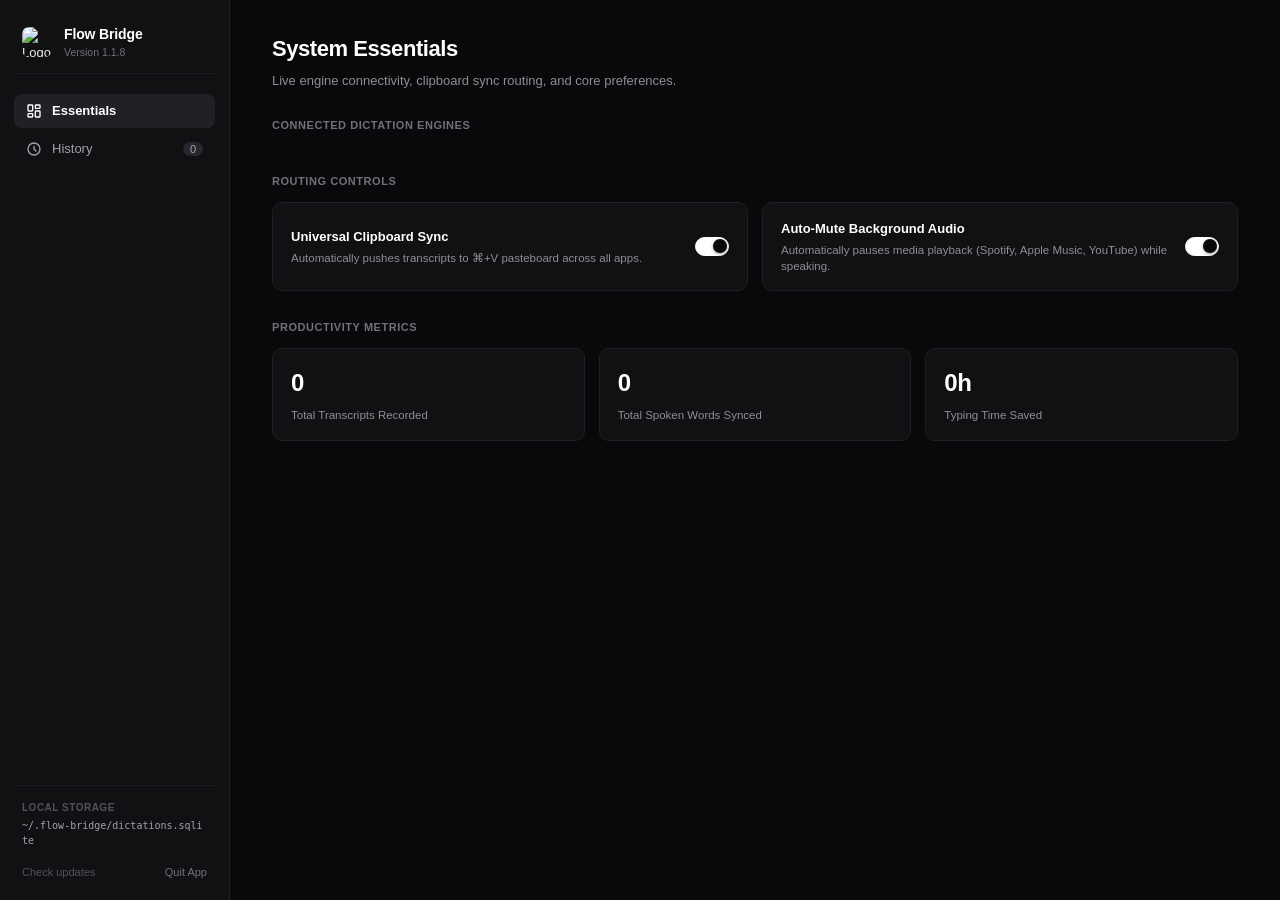
==== commit 52b1d168: "Release v1.1.8: Fix intermittent stuck mute on quick PTT release via post-release CoreAudio guard & " ====
--- a/ui/index.html
+++ b/ui/index.html
@@ -1319,7 +1319,7 @@
 
     <footer class="footer">
       <div class="footer-left">
-        <span id="app-version-label">v1.1.7</span>
+        <span id="app-version-label">v1.1.8</span>
         <span>•</span>
         <button class="check-update-link" id="check-update-btn" onclick="manualCheckUpdate()">Check for updates</button>
         <span>•</span>
@@ -1341,7 +1341,7 @@
           <img src="/logo.png" alt="Logo" class="sidebar-brand-icon">
           <div>
             <div class="sidebar-brand-title">Flow Bridge</div>
-            <div class="sidebar-brand-version" id="window-version-badge">Version 1.1.7</div>
+            <div class="sidebar-brand-version" id="window-version-badge">Version 1.1.8</div>
           </div>
         </div>
 
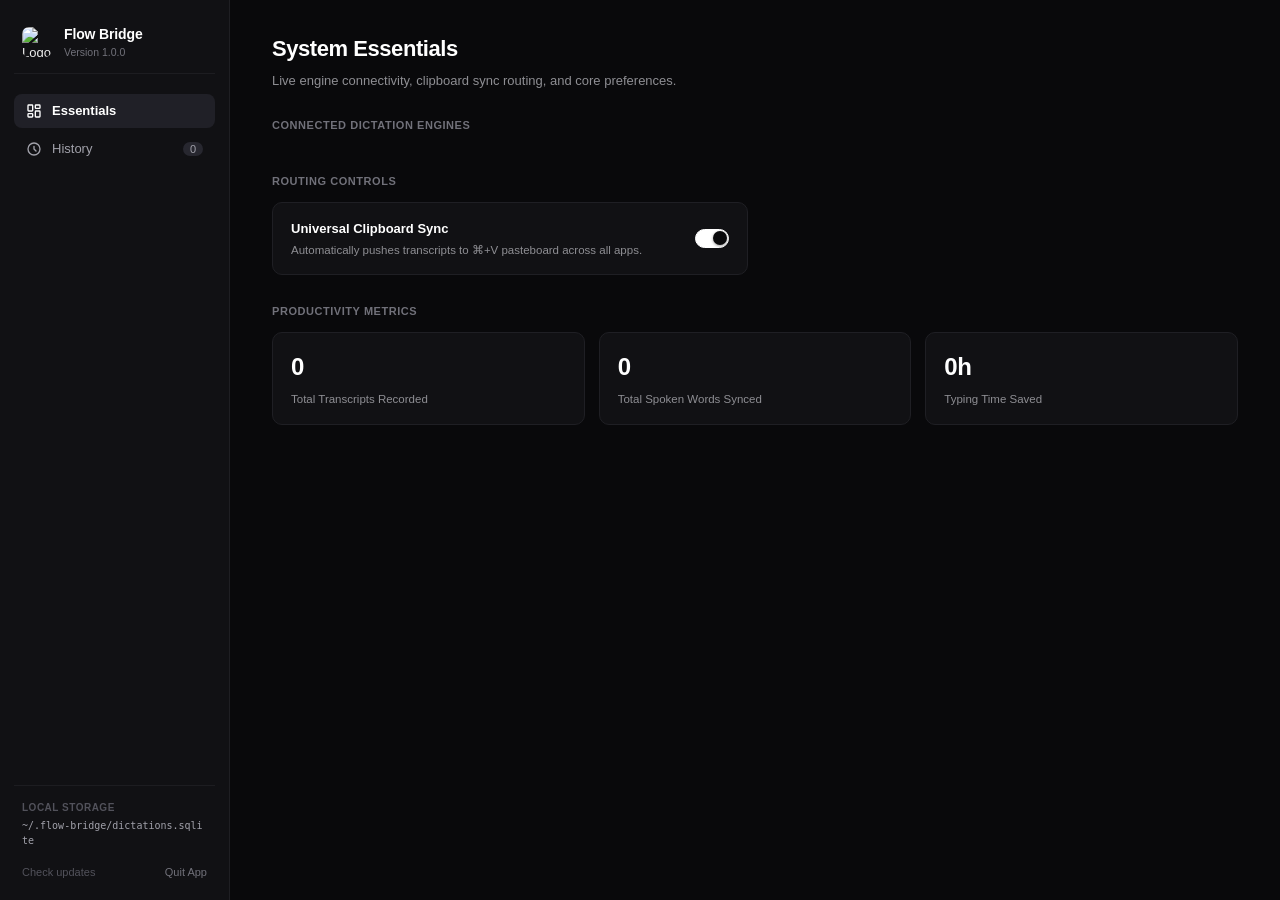
==== commit fdd73d3a: "Initial commit: Flow Bridge v1.0.0" ====
--- a/ui/index.html
+++ b/ui/index.html
@@ -211,16 +211,6 @@
       background-color: #09090b;
     }
 
-    .ios-switch.mute-on {
-      background-color: #ffffff;
-      border-color: #ffffff;
-    }
-
-    .ios-switch.mute-on::after {
-      transform: translateX(15px);
-      background-color: #09090b;
-    }
-
     /* Auto-Update Notification Banner */
     .update-banner {
       display: none;
@@ -1275,16 +1265,6 @@
         </div>
         <div class="ios-switch on" id="sync-switch"></div>
       </div>
-
-      <div class="control-divider"></div>
-
-      <div class="control-item" onclick="toggleMediaPause()" title="Auto-mute background audio/video while you speak">
-        <div class="control-label-group">
-          <span class="control-label">Mute Audio on Dictation</span>
-          <span class="control-status-text" id="media-status-text">Enabled</span>
-        </div>
-        <div class="ios-switch mute-on" id="media-switch"></div>
-      </div>
     </div>
 
     <div class="update-banner" id="update-banner">
@@ -1319,7 +1299,7 @@
 
     <footer class="footer">
       <div class="footer-left">
-        <span id="app-version-label">v1.1.8</span>
+        <span id="app-version-label">v1.0.0</span>
         <span>•</span>
         <button class="check-update-link" id="check-update-btn" onclick="manualCheckUpdate()">Check for updates</button>
         <span>•</span>
@@ -1341,7 +1321,7 @@
           <img src="/logo.png" alt="Logo" class="sidebar-brand-icon">
           <div>
             <div class="sidebar-brand-title">Flow Bridge</div>
-            <div class="sidebar-brand-version" id="window-version-badge">Version 1.1.8</div>
+            <div class="sidebar-brand-version" id="window-version-badge">Version 1.0.0</div>
           </div>
         </div>
 
@@ -1406,14 +1386,6 @@
                 <div class="control-card-sub">Automatically pushes transcripts to ⌘+V pasteboard across all apps.</div>
               </div>
               <div class="ios-switch on" id="window-sync-switch"></div>
-            </div>
-
-            <div class="control-card" onclick="toggleMediaPause()">
-              <div class="control-card-text">
-                <div class="control-card-title">Auto-Mute Background Audio</div>
-                <div class="control-card-sub">Automatically pauses media playback (Spotify, Apple Music, YouTube) while speaking.</div>
-              </div>
-              <div class="ios-switch mute-on" id="window-media-switch"></div>
             </div>
           </div>
         </div>
@@ -1558,14 +1530,11 @@
     let lastRenderHash = '';
     let lastWindowRenderHash = '';
     let isPaused = false;
-    let autoPauseMedia = true;
     let updateData = null;
     let activeWindowTab = 'essentials';
 
     let pauseToggleLockUntil = 0;
-    let mediaToggleLockUntil = 0;
     let isTogglingPause = false;
-    let isTogglingMedia = false;
 
     // Detect if running inside the full desktop app window
     function checkWindowMode() {
@@ -1627,9 +1596,6 @@
         const now = Date.now();
         if (now > pauseToggleLockUntil) {
           updatePauseButton(data.paused);
-        }
-        if (now > mediaToggleLockUntil) {
-          updateMediaButton(data.auto_pause_media);
         }
         
         rawHistoryItems = data.history || [];
@@ -1906,29 +1872,6 @@
       }
     }
 
-    function updateMediaButton(enabled) {
-      autoPauseMedia = !!enabled;
-      const popSwitch = document.getElementById('media-switch');
-      const winSwitch = document.getElementById('window-media-switch');
-      const text = document.getElementById('media-status-text');
-
-      if (autoPauseMedia) {
-        if (popSwitch) { popSwitch.classList.add('mute-on'); }
-        if (winSwitch) { winSwitch.classList.add('mute-on'); }
-        if (text) {
-          text.textContent = 'Enabled';
-          text.classList.add('active');
-        }
-      } else {
-        if (popSwitch) { popSwitch.classList.remove('mute-on'); }
-        if (winSwitch) { winSwitch.classList.remove('mute-on'); }
-        if (text) {
-          text.textContent = 'Disabled';
-          text.classList.remove('active');
-        }
-      }
-    }
-
     async function togglePause() {
       if (isTogglingPause) return;
       isTogglingPause = true;
@@ -1949,29 +1892,6 @@
         updatePauseButton(!targetState);
       } finally {
         isTogglingPause = false;
-      }
-    }
-
-    async function toggleMediaPause() {
-      if (isTogglingMedia) return;
-      isTogglingMedia = true;
-
-      const targetState = !autoPauseMedia;
-      updateMediaButton(targetState);
-      mediaToggleLockUntil = Date.now() + 1500;
-
-      try {
-        const res = await fetch('/api/toggle-media-pause');
-        if (res.ok) {
-          const data = await res.json();
-          updateMediaButton(data.auto_pause_media);
-        } else {
-          updateMediaButton(!targetState);
-        }
-      } catch (e) {
-        updateMediaButton(!targetState);
-      } finally {
-        isTogglingMedia = false;
       }
     }
 
